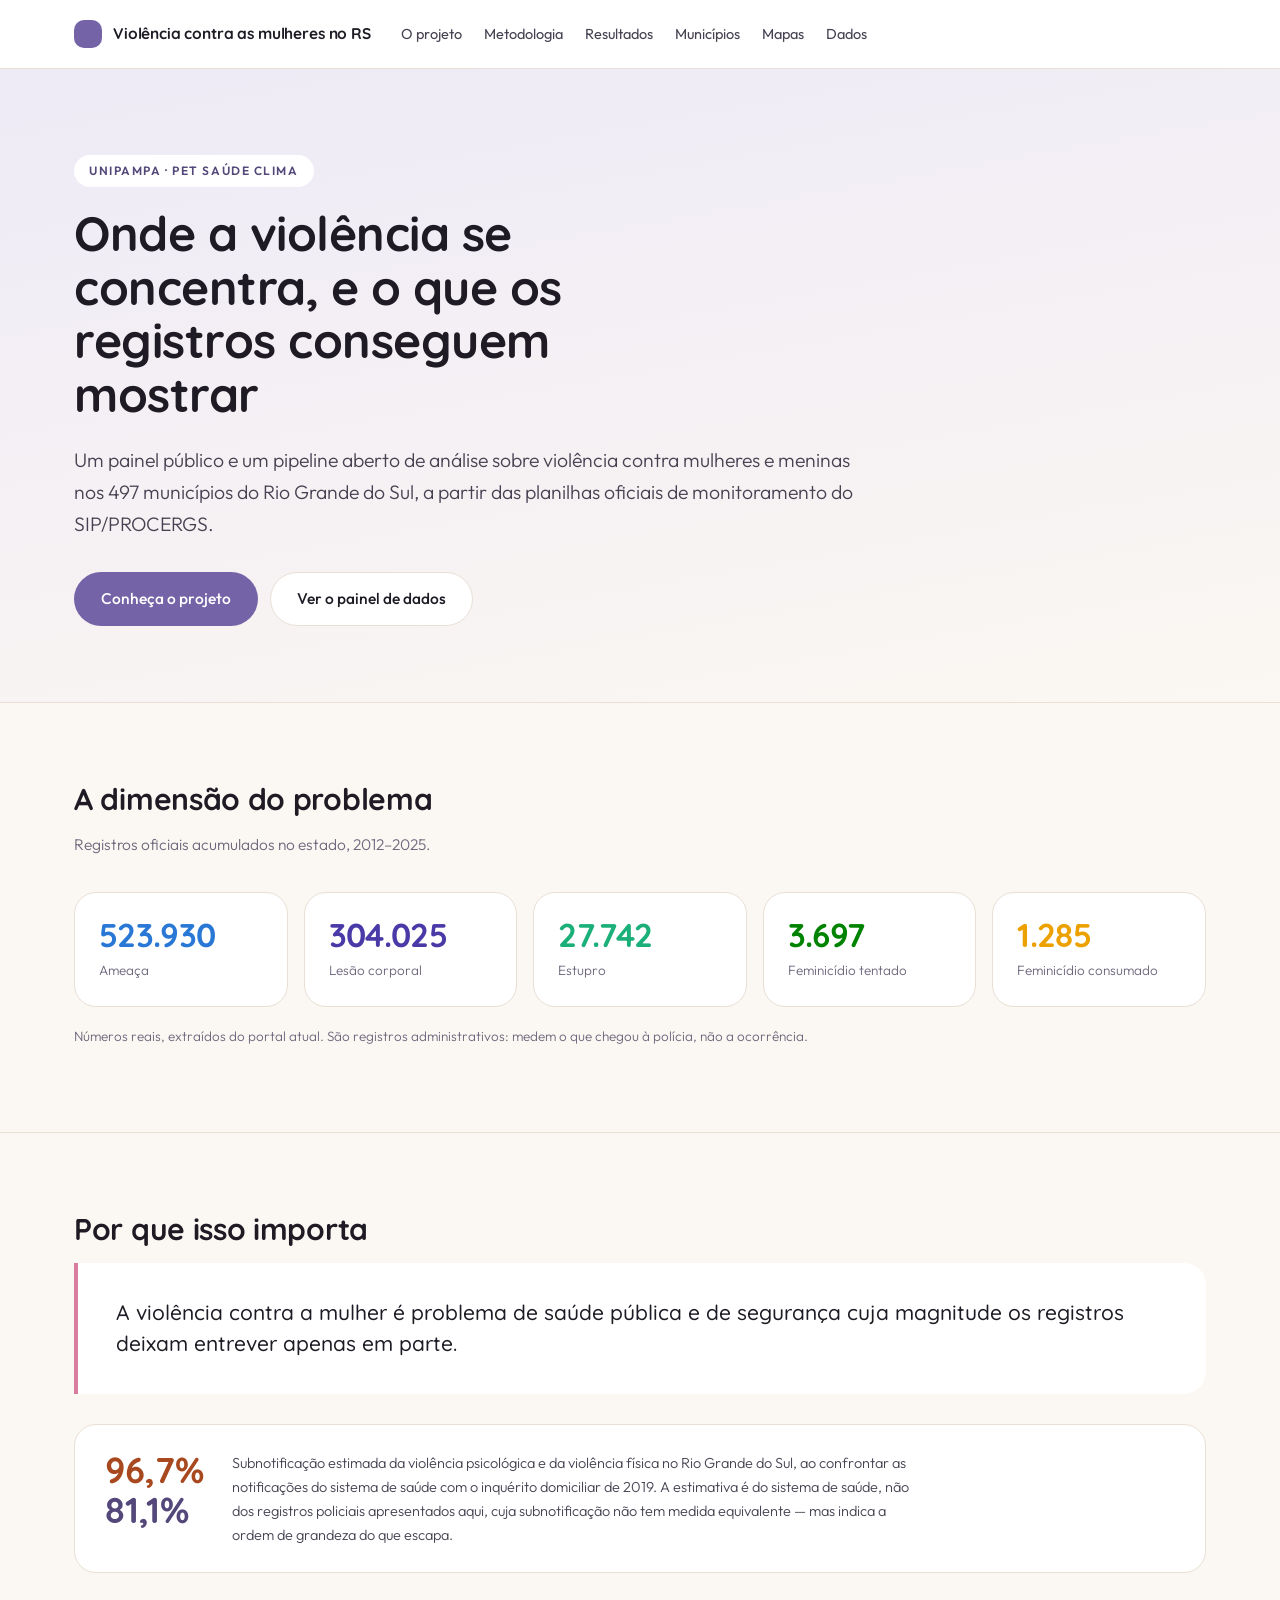
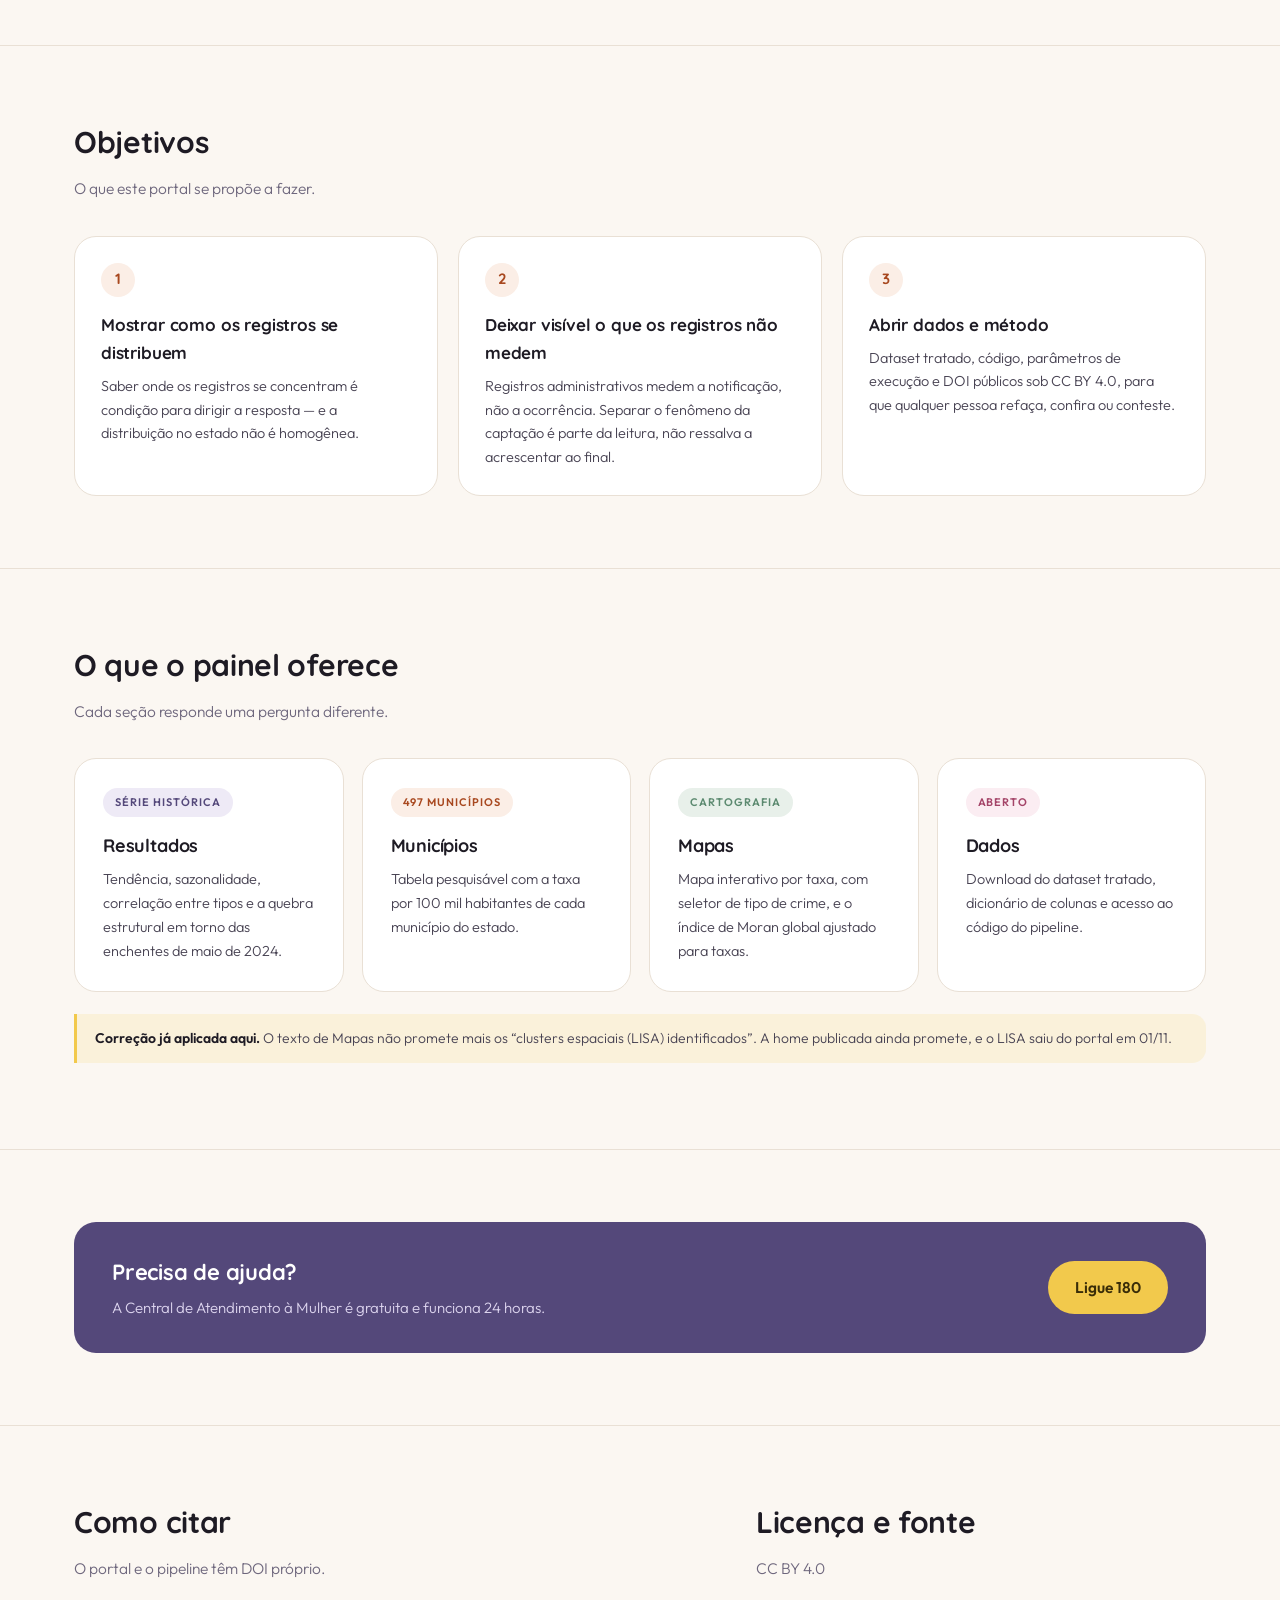
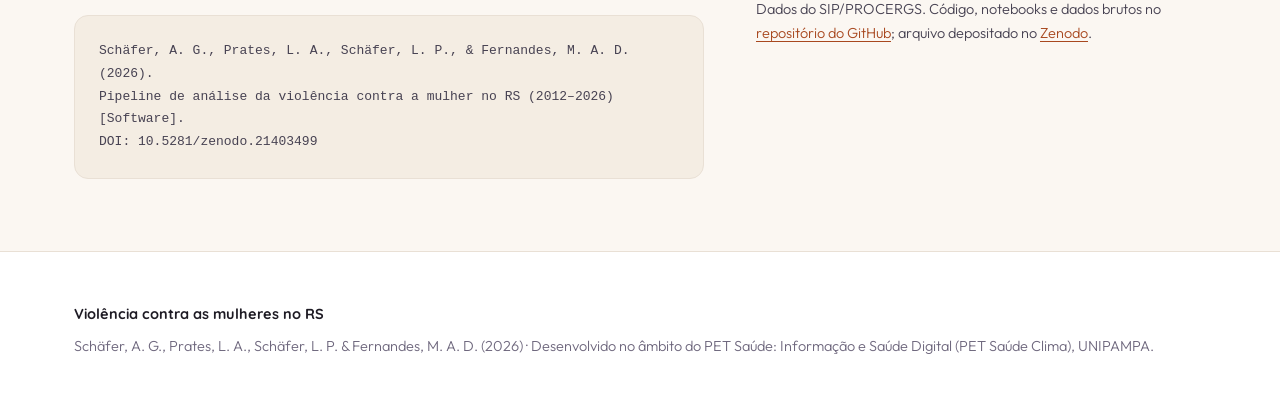
==== docs/v2/index.html @ 8bed782f "Publica nova versão do portal em docs/v2" ====
<!DOCTYPE html>
<html lang="pt-BR">
<head>
<meta charset="utf-8">
<meta name="robots" content="noindex, nofollow">
<meta name="viewport" content="width=device-width, initial-scale=1">
<title>Início — Violência contra as mulheres no RS</title>
<link rel="preconnect" href="https://fonts.googleapis.com">
<link rel="preconnect" href="https://fonts.gstatic.com" crossorigin>
<link href="https://fonts.googleapis.com/css2?family=Quicksand:wght@500;600;700&family=Outfit:wght@300;400;500;600&display=swap" rel="stylesheet">
<link rel="stylesheet" href="assets/site.css">
</head>
<body>
<header class="site">
  <div class="wrap">
    <a class="brand" href="index.html"><span class="dot"></span> Violência contra as mulheres no RS</a>
    <nav class="site">
      <ul>
        <li><a href="projeto.html">O projeto</a></li>
        <li><a href="metodologia.html">Metodologia</a></li>
        <li><a href="resultados.html">Resultados</a></li>
        <li><a href="municipios.html">Municípios</a></li>
        <li><a href="mapas.html">Mapas</a></li>
        <li><a href="dados.html">Dados</a></li>
      </ul>
    </nav>
  </div>
</header>




<div class="hero">
  <div class="wrap">
    <span class="eyebrow">UNIPAMPA · PET Saúde Clima</span>
    <h1>Onde a violência se concentra, e o que os registros conseguem mostrar</h1>
    <p class="lede">Um painel público e um pipeline aberto de análise sobre violência contra mulheres e meninas nos 497 municípios do Rio Grande do Sul, a partir das planilhas oficiais de monitoramento do SIP/PROCERGS.</p>
    <div class="cta-row">
      <a class="btn btn-primary" href="projeto.html">Conheça o projeto</a>
      <a class="btn btn-ghost" href="resultados.html">Ver o painel de dados</a>
    </div>
  </div>
</div>

<section>
  <div class="wrap">
    <h2>A dimensão do problema</h2>
    <p class="sub">Registros oficiais acumulados no estado, 2012–2025.</p>
    <div class="figures">
      <div class="fig is-ameaca"><div class="n">523.930</div><div class="l">Ameaça</div></div>
      <div class="fig is-lesao"><div class="n">304.025</div><div class="l">Lesão corporal</div></div>
      <div class="fig is-estupro"><div class="n">27.742</div><div class="l">Estupro</div></div>
      <div class="fig is-femt"><div class="n">3.697</div><div class="l">Feminicídio tentado</div></div>
      <div class="fig is-femc"><div class="n">1.285</div><div class="l">Feminicídio consumado</div></div>
    </div>
    <p style="font-size:13.5px;color:var(--muted);margin-top:18px">Números reais, extraídos do portal atual. São registros administrativos: medem o que chegou à polícia, não a ocorrência.</p>
  </div>
</section>

<section>
  <div class="wrap">
    <h2>Por que isso importa</h2>
    <blockquote class="pull">
      A violência contra a mulher é problema de saúde pública e de segurança cuja magnitude os registros deixam entrever apenas em parte.
    </blockquote>
    <div class="numero-apoio">
      <div class="na-valor"><span>96,7%</span><span>81,1%</span></div>
      <p>Subnotificação estimada da violência psicológica e da violência física no Rio Grande do Sul, ao confrontar as notificações do sistema de saúde com o inquérito domiciliar de 2019. A estimativa é do sistema de saúde, não dos registros policiais apresentados aqui, cuja subnotificação não tem medida equivalente — mas indica a ordem de grandeza do que escapa.</p>
    </div>
  </div>
</section>

<section>
  <div class="wrap">
    <h2>Objetivos</h2>
    <p class="sub">O que este portal se propõe a fazer.</p>
    <div class="goals">
      <div class="goal"><div class="num">1</div><h3>Mostrar como os registros se distribuem</h3><p>Saber onde os registros se concentram é condição para dirigir a resposta — e a distribuição no estado não é homogênea.</p></div>
      <div class="goal"><div class="num">2</div><h3>Deixar visível o que os registros não medem</h3><p>Registros administrativos medem a notificação, não a ocorrência. Separar o fenômeno da captação é parte da leitura, não ressalva a acrescentar ao final.</p></div>
      <div class="goal"><div class="num">3</div><h3>Abrir dados e método</h3><p>Dataset tratado, código, parâmetros de execução e DOI públicos sob CC BY 4.0, para que qualquer pessoa refaça, confira ou conteste.</p></div>
    </div>
  </div>
</section>

<section>
  <div class="wrap">
    <h2>O que o painel oferece</h2>
    <p class="sub">Cada seção responde uma pergunta diferente.</p>
    <div class="panels">
      <a class="panel" href="resultados.html"><span class="tag t-violet">Série histórica</span><h3>Resultados</h3><p>Tendência, sazonalidade, correlação entre tipos e a quebra estrutural em torno das enchentes de maio de 2024.</p></a>
      <a class="panel" href="municipios.html"><span class="tag t-terra">497 municípios</span><h3>Municípios</h3><p>Tabela pesquisável com a taxa por 100 mil habitantes de cada município do estado.</p></a>
      <a class="panel" href="mapas.html"><span class="tag t-sage">Cartografia</span><h3>Mapas</h3><p>Mapa interativo por taxa, com seletor de tipo de crime, e o índice de Moran global ajustado para taxas.</p></a>
      <a class="panel" href="dados.html"><span class="tag t-rose">Aberto</span><h3>Dados</h3><p>Download do dataset tratado, dicionário de colunas e acesso ao código do pipeline.</p></a>
    </div>
    <p class="todo" style="margin-top:22px"><strong>Correção já aplicada aqui.</strong> O texto de Mapas não promete mais os “clusters espaciais (LISA) identificados”. A home publicada ainda promete, e o LISA saiu do portal em 01/11.</p>
  </div>
</section>

<section>
  <div class="wrap">
    <div class="help">
      <div>
        <h3>Precisa de ajuda?</h3>
        <p>A Central de Atendimento à Mulher é gratuita e funciona 24 horas.</p>
      </div>
      <a class="btn btn-accent" href="#">Ligue 180</a>
    </div>

  </div>
</section>

<section>
  <div class="wrap">
    <div class="two-col">
      <div>
        <h2>Como citar</h2>
        <p class="sub">O portal e o pipeline têm DOI próprio.</p>
        <div class="cite-box">
          Schäfer, A. G., Prates, L. A., Schäfer, L. P., &amp; Fernandes, M. A. D. (2026).<br>
          Pipeline de análise da violência contra a mulher no RS (2012–2026) [Software].<br>
          DOI: 10.5281/zenodo.21403499
        </div>
      </div>
      <div>
        <h2>Licença e fonte</h2>
        <p class="sub" style="margin-bottom:16px">CC BY 4.0</p>
        <p style="font-size:14.5px;color:var(--ink-secondary);margin:0">Dados do SIP/PROCERGS. Código, notebooks e dados brutos no <a href="#">repositório do GitHub</a>; arquivo depositado no <a href="#">Zenodo</a>.</p>
      </div>
    </div>
  </div>
</section>




<footer class="site">
  <div class="wrap">
    <p style="margin:0 0 8px"><strong style="color:var(--ink-primary);font-family:var(--font-display)">Violência contra as mulheres no RS</strong></p>
    <p style="margin:0">Schäfer, A. G., Prates, L. A., Schäfer, L. P. &amp; Fernandes, M. A. D. (2026) · Desenvolvido no âmbito do PET Saúde: Informação e Saúde Digital (PET Saúde Clima), UNIPAMPA.</p>
  </div>
</footer>
</body>
</html>
---- docs/v2/assets/site.css ----
/* ==========================================================================
   TOKENS — substitui o :root de docs/assets/css/site.css
   Família inspirada no LIA (creme, violeta, terracota, apoios quentes),
   deslocada para um registro mais sóbrio: violeta mais profundo, laranja
   puxado para terracota, creme menos amarelo.

   NÃO TOCADO: as cinco --crime-* e --grid (= COR_SEM_DADO #e1e0d9).
   ========================================================================== */
:root {
  --surface:         #fbf7f2;
  --surface-raised:  #ffffff;
  --surface-sunken:  #f4ede3;

  --ink-primary:     #1e1b24;
  --ink-secondary:   #474252;
  --muted:           #6e677d;

  --grid:            #e1e0d9;   /* = COR_SEM_DADO, não alterar */
  --border:          #e9e0d5;

  --brand:           #7563a8;   /* violeta — superfícies e títulos grandes */
  --brand-strong:    #54487a;   /* 7,2:1 — versão para texto */
  --brand-soft:      #eeeaf6;

  --link:            #a8481f;   /* terracota AA, 5,4:1 */
  --link-hover:      #873917;
  --accent:          #d2693f;   /* terracota de preenchimento */
  --accent-soft:     #fbeee6;

  --rose:            #d97d9f;
  --rose-soft:       #fbedf2;
  --sage:            #5c8a70;
  --sage-soft:       #e8f0ea;
  --amber:           #f2c94c;

  --danger:          #b3312c;

  /* CORES DE DADO — INALTERADAS */
  --crime-ameaca:        #2a78d6;
  --crime-estupro:       #1baf7a;
  --crime-fem-consumado: #eda100;
  --crime-fem-tentado:   #008300;
  --crime-lesao:         #4a3aa7;
  --sig-yes:             #0f7a52;

  --font-display: "Quicksand", -apple-system, BlinkMacSystemFont, "Segoe UI", sans-serif;
  --font-sans:    "Outfit", -apple-system, BlinkMacSystemFont, "Segoe UI", Roboto, Helvetica, Arial, sans-serif;
  --font-mono:    ui-monospace, SFMono-Regular, Menlo, Consolas, monospace;

  --radius:      14px;
  --radius-lg:   22px;
  --radius-pill: 999px;
  --max-width:   1180px;
}

@media (prefers-color-scheme: dark) {
  :root {
    --surface:        #1a1820;
    --surface-raised: #241f2e;
    --surface-sunken: #201c28;
    --ink-primary:    #f3f0ec;
    --ink-secondary:  #cdc7d6;
    --muted:          #9b93a9;
    --grid:           #3a3937;
    --border:         #3f3850;

    --brand:          #a08ed4;
    --brand-strong:   #c4b6e8;
    --brand-soft:     #2c2640;

    --link:           #eb9163;
    --link-hover:     #f4ab84;
    --accent:         #d2693f;
    --accent-soft:    #33221a;

    --rose-soft:      #33212a;
    --sage-soft:      #1e2a23;
    --danger:         #e08883;

    --crime-fem-consumado: #bb8a28;
    --crime-lesao:         #8a7ad1;
    --sig-yes:             #1baf7a;
  }
}

/* ========================================================================== */
* { box-sizing: border-box; }
body {
  margin: 0;
  font-family: var(--font-sans);
  font-weight: 300;
  background: var(--surface);
  color: var(--ink-primary);
  line-height: 1.65;
  -webkit-font-smoothing: antialiased;
}
h1, h2, h3, .brand { font-family: var(--font-display); font-weight: 700; letter-spacing: -0.01em; }
.wrap { max-width: var(--max-width); margin: 0 auto; padding: 0 24px; }
a { color: var(--link); text-underline-offset: 3px; }
a:hover { color: var(--link-hover); }

.todo {
  border-left: 3px solid var(--amber);
  background: color-mix(in srgb, var(--amber) 14%, transparent);
  padding: 13px 18px;
  border-radius: 0 var(--radius) var(--radius) 0;
  font-size: 14px;
  color: var(--ink-secondary);
}
.todo strong { color: var(--ink-primary); font-weight: 600; }

/* cabeçalho */
header.site { background: var(--surface-raised); border-bottom: 1px solid var(--border); position: sticky; top: 0; z-index: 10; }
header.site .wrap { display: flex; align-items: center; gap: 30px; height: 68px; }
.brand { display: flex; align-items: center; gap: 11px; font-size: 15.5px; color: var(--ink-primary); text-decoration: none; }
.brand .dot { width: 28px; height: 28px; border-radius: 10px; background: var(--brand); flex: none; }
nav.site ul { display: flex; gap: 22px; list-style: none; margin: 0; padding: 0; font-size: 14.5px; }
nav.site a { color: var(--ink-secondary); text-decoration: none; font-weight: 400; }
nav.site a:hover { color: var(--link); }

/* botões — pílula, como no LIA */
.btn { display: inline-flex; align-items: center; gap: 8px; padding: 13px 26px; border-radius: var(--radius-pill); font-family: var(--font-sans); font-size: 15.5px; font-weight: 500; text-decoration: none; border: 1.5px solid transparent; transition: transform .15s, background .15s, border-color .15s; }
.btn:hover { transform: translateY(-1px); }
.btn-primary { background: var(--brand); color: #fff; }
.btn-primary:hover { background: var(--brand-strong); color: #fff; }
.btn-accent { background: var(--accent); color: #fff; }
.btn-accent:hover { background: var(--link); color: #fff; }
.btn-ghost { border-color: var(--border); background: var(--surface-raised); color: var(--ink-primary); }
.btn-ghost:hover { border-color: var(--brand); color: var(--ink-primary); }

/* hero */
.hero { background: linear-gradient(170deg, var(--brand-soft) 0%, var(--surface) 100%); border-bottom: 1px solid var(--border); padding: 86px 0 76px; }
.hero h1 { font-size: 48px; line-height: 1.12; margin: 0 0 22px; max-width: 17ch; }
.hero .lede { font-size: 19.5px; color: var(--ink-secondary); max-width: 60ch; margin: 0 0 32px; font-weight: 300; }
.eyebrow { display: inline-block; font-family: var(--font-sans); font-size: 12px; letter-spacing: 0.13em; text-transform: uppercase; color: var(--brand-strong); font-weight: 600; background: var(--surface-raised); padding: 6px 15px; border-radius: var(--radius-pill); margin: 0 0 20px; }
.cta-row { display: flex; gap: 12px; flex-wrap: wrap; }

section { padding: 72px 0; border-bottom: 1px solid var(--border); }
section h2 { font-size: 30px; margin: 0 0 8px; }
section .sub { color: var(--muted); margin: 0 0 34px; font-size: 15.5px; }

/* números */
.figures { display: grid; grid-template-columns: repeat(auto-fit, minmax(175px, 1fr)); gap: 16px; }
.fig { background: var(--surface-raised); border: 1px solid var(--border); border-radius: var(--radius-lg); padding: 24px; }
.fig .n { font-family: var(--font-display); font-size: 33px; font-weight: 700; letter-spacing: -0.02em; font-variant-numeric: tabular-nums; line-height: 1.1; }
.fig .l { font-size: 13.5px; color: var(--muted); margin-top: 6px; }
.fig.is-ameaca .n { color: var(--crime-ameaca); }
.fig.is-lesao  .n { color: var(--crime-lesao); }
.fig.is-estupro .n { color: var(--crime-estupro); }
.fig.is-femt   .n { color: var(--crime-fem-tentado); }
.fig.is-femc   .n { color: var(--crime-fem-consumado); }

blockquote.pull { margin: 0; padding: 34px 38px; background: var(--surface-raised); border-left: 4px solid var(--rose); border-radius: 0 var(--radius-lg) var(--radius-lg) 0; font-family: var(--font-display); font-size: 21px; font-weight: 500; line-height: 1.5; }
blockquote.pull cite { display: block; margin-top: 16px; font-family: var(--font-sans); font-size: 14px; font-style: normal; font-weight: 400; color: var(--muted); }

.goals { display: grid; grid-template-columns: repeat(auto-fit, minmax(245px, 1fr)); gap: 20px; }
.goal { padding: 26px; background: var(--surface-raised); border: 1px solid var(--border); border-radius: var(--radius-lg); }
.goal .num { width: 34px; height: 34px; border-radius: var(--radius-pill); background: var(--accent-soft); color: var(--link); font-family: var(--font-display); font-weight: 700; font-size: 15px; display: grid; place-items: center; margin-bottom: 14px; }
.goal h3 { font-size: 17px; margin: 0 0 7px; }
.goal p { font-size: 14.5px; color: var(--ink-secondary); margin: 0; }

.panels { display: grid; grid-template-columns: repeat(auto-fit, minmax(255px, 1fr)); gap: 18px; }
.panel { display: block; padding: 28px; background: var(--surface-raised); border: 1px solid var(--border); border-radius: var(--radius-lg); text-decoration: none; color: inherit; transition: border-color .15s, transform .15s; }
.panel:hover { border-color: var(--brand); transform: translateY(-3px); }
.panel .tag { display: inline-block; font-size: 11px; letter-spacing: .09em; text-transform: uppercase; font-weight: 600; padding: 5px 12px; border-radius: var(--radius-pill); margin-bottom: 14px; }
.t-violet { background: var(--brand-soft); color: var(--brand-strong); }
.t-terra  { background: var(--accent-soft); color: var(--link); }
.t-sage   { background: var(--sage-soft); color: var(--sage); }
.t-rose   { background: var(--rose-soft); color: #a44468; }
.panel h3 { font-size: 18px; margin: 0 0 7px; }
.panel p { font-size: 14.5px; color: var(--ink-secondary); margin: 0; }

/* faixa de ajuda */
.help { background: var(--brand-strong); color: #fff; border-radius: var(--radius-lg); padding: 32px 38px; display: flex; align-items: center; justify-content: space-between; gap: 28px; flex-wrap: wrap; }
.help h3 { color: #fff; font-size: 22px; margin: 0 0 6px; }
.help p { margin: 0; color: #ddd5ef; font-size: 15px; }
.help .btn-accent { background: var(--amber); color: #3a2d08; font-weight: 600; }
.help .btn-accent:hover { background: #fff; color: var(--brand-strong); }

.cite-box { background: var(--surface-sunken); border: 1px solid var(--border); border-radius: var(--radius); padding: 24px; font-family: var(--font-mono); font-size: 13px; line-height: 1.75; color: var(--ink-secondary); }
footer.site { padding: 50px 0; background: var(--surface-raised); font-size: 14.5px; color: var(--muted); }
.two-col { display: grid; grid-template-columns: 1.4fr 1fr; gap: 52px; align-items: start; }
@media (max-width: 760px) { .two-col { grid-template-columns: 1fr; } .hero h1 { font-size: 34px; } nav.site { display: none; } }

/* ==========================================================================
   Páginas internas
   ========================================================================== */
nav.site a.is-current { color: var(--brand-strong); font-weight: 600; }

.pagehead {
  background: linear-gradient(170deg, var(--brand-soft) 0%, var(--surface) 100%);
  border-bottom: 1px solid var(--border);
  padding: 56px 0 46px;
}
.pagehead h1 { font-size: 38px; line-height: 1.15; margin: 0 0 14px; max-width: 20ch; }
.pagehead .lede { font-size: 17.5px; color: var(--ink-secondary); max-width: 68ch; margin: 0; font-weight: 300; }

/* onde entra um componente vivo do portal */
.slot {
  border: 1.5px dashed var(--border);
  border-radius: var(--radius-lg);
  background: var(--surface-raised);
  padding: 40px 32px;
  text-align: center;
}
.slot-label {
  display: inline-block;
  font-family: var(--font-display);
  font-weight: 600;
  font-size: 15px;
  color: var(--brand-strong);
  background: var(--brand-soft);
  padding: 7px 16px;
  border-radius: var(--radius-pill);
  margin-bottom: 12px;
}
.slot p { margin: 0; font-size: 14px; color: var(--muted); max-width: 56ch; margin-inline: auto; }

.reading {
  margin-top: 22px;
  background: var(--surface-sunken);
  border-radius: var(--radius);
  padding: 20px 24px;
}
.reading strong { font-family: var(--font-display); font-size: 13px; letter-spacing: .06em; text-transform: uppercase; color: var(--brand-strong); }
.reading p { margin: 8px 0 0; font-size: 15px; color: var(--ink-secondary); }

.callout {
  border-left: 4px solid var(--sage);
  background: var(--sage-soft);
  border-radius: 0 var(--radius) var(--radius) 0;
  padding: 16px 22px;
  margin: 22px 0;
}
.callout p { margin: 0; font-size: 14.5px; color: var(--ink-secondary); }

.morans { display: grid; grid-template-columns: repeat(auto-fit, minmax(190px, 1fr)); gap: 16px; }
.moran {
  background: var(--surface-raised);
  border: 1px solid var(--border);
  border-radius: var(--radius-lg);
  padding: 22px;
  display: flex; flex-direction: column; gap: 4px;
}
.moran .mn { font-family: var(--font-display); font-size: 29px; font-weight: 700; font-variant-numeric: tabular-nums; line-height: 1.1; }
.moran .ml { font-size: 14px; color: var(--ink-primary); font-weight: 500; }
.moran .mp { font-size: 12.5px; color: var(--muted); font-variant-numeric: tabular-nums; }
.moran .mp.is-sig { color: var(--sig-yes); font-weight: 500; }

code { font-family: var(--font-mono); font-size: 0.9em; background: var(--surface-sunken); padding: 2px 6px; border-radius: 5px; }

/* ==========================================================================
   Consulta municipal
   ========================================================================== */
.consulta { background: var(--surface-raised); border: 1px solid var(--border); border-radius: var(--radius-lg); padding: 28px 30px; }
.consulta-campos { display: flex; align-items: flex-end; gap: 16px; flex-wrap: wrap; }
.campo { display: flex; flex-direction: column; gap: 7px; flex: 1 1 320px; }
.campo label { font-size: 13px; font-weight: 500; color: var(--ink-secondary); }
.campo input, .campo select {
  font-family: var(--font-sans); font-size: 15.5px; font-weight: 400;
  padding: 12px 16px; border: 1.5px solid var(--border); border-radius: var(--radius-pill);
  background: var(--surface); color: var(--ink-primary); width: 100%;
}
.campo input:focus, .campo select:focus { outline: none; border-color: var(--brand); box-shadow: 0 0 0 3px var(--brand-soft); }
.ou { font-size: 13.5px; color: var(--muted); padding-bottom: 14px; }
.consulta .btn { padding: 13px 30px; }
.erro { margin: 14px 0 0; font-size: 14px; color: var(--danger); }
.atalhos { margin-top: 20px; display: flex; align-items: center; gap: 9px; flex-wrap: wrap; font-size: 13.5px; color: var(--muted); }
.chip {
  font-family: var(--font-sans); font-size: 13.5px; font-weight: 400;
  padding: 6px 15px; border-radius: var(--radius-pill);
  border: 1px solid var(--border); background: var(--surface); color: var(--ink-secondary); cursor: pointer;
}
.chip:hover { border-color: var(--brand); color: var(--brand-strong); }

.vazio { margin-top: 28px; padding: 44px 32px; text-align: center; border: 1.5px dashed var(--border); border-radius: var(--radius-lg); }
.vazio p { margin: 0 auto; max-width: 62ch; color: var(--muted); font-size: 15px; }
.vazio p:first-child { color: var(--ink-primary); margin-bottom: 10px; }

.perfil-head { margin-top: 40px; padding-bottom: 20px; border-bottom: 2px solid var(--brand-soft); }
.perfil-head h2 { font-size: 34px; margin: 0 0 6px; }
.perfil-head .sub { margin: 0; }

.mcards { display: grid; grid-template-columns: repeat(auto-fit, minmax(205px, 1fr)); gap: 16px; margin-top: 28px; }
.mcard { background: var(--surface-raised); border: 1px solid var(--border); border-radius: var(--radius-lg); padding: 20px; display: flex; flex-direction: column; gap: 3px; }
.mcard-tipo { font-size: 13px; font-weight: 600; letter-spacing: .02em; }
.mcard-taxa { font-family: var(--font-display); font-size: 30px; font-weight: 700; font-variant-numeric: tabular-nums; line-height: 1.15; }
.mcard-un { font-size: 12.5px; color: var(--muted); }
.mcard-cmp { font-size: 12.5px; color: var(--muted); margin-top: 8px; padding-top: 8px; border-top: 1px solid var(--border); }
.mcard-cmp .up { color: var(--link); font-weight: 500; }
.mcard-cmp .down { color: var(--sage); font-weight: 500; }

h3.sec { font-family: var(--font-display); font-size: 21px; margin: 42px 0 4px; }
.grafico-wrap { background: var(--surface-raised); border: 1px solid var(--border); border-radius: var(--radius-lg); padding: 22px; height: 400px; }

@media (max-width: 700px) {
  .consulta-campos { flex-direction: column; align-items: stretch; }
  .ou { padding: 0; text-align: center; }
  .consulta .btn { justify-content: center; }
  .grafico-wrap { height: 320px; }
}

/* ==========================================================================
   Mapas
   ========================================================================== */
.controles { display: flex; gap: 34px; flex-wrap: wrap; margin-bottom: 22px; }
.ctrl-grupo { display: flex; flex-direction: column; gap: 9px; }
.ctrl-rot { font-size: 12px; letter-spacing: .1em; text-transform: uppercase; font-weight: 600; color: var(--muted); }
.chips { display: flex; gap: 8px; flex-wrap: wrap; }
.chip.is-on { background: var(--brand); border-color: var(--brand); color: #fff; }
.chip.is-on:hover { background: var(--brand-strong); border-color: var(--brand-strong); color: #fff; }

.mapa-grid { display: grid; grid-template-columns: 1fr 330px; gap: 24px; align-items: start; }
#mapa { height: 560px; border-radius: var(--radius-lg); border: 1px solid var(--border); background: var(--surface-raised); }
.leaflet-container { border-radius: var(--radius-lg); font-family: var(--font-sans); background: var(--surface-raised); }
.leaflet-control-attribution { background: rgba(255,255,255,.72); font-size: 11px; }
.leaflet-tooltip { font-family: var(--font-sans); font-size: 13px; border-radius: 8px; border: 1px solid var(--border); }

.legenda { margin-top: 14px; }
.ramp-row { display: flex; align-items: center; gap: 0; }
.ramp-step { flex: 1; height: 13px; }
.ramp-step:first-of-type { border-radius: 4px 0 0 4px; }
.ramp-step:last-of-type { border-radius: 0 4px 4px 0; }
.ramp-min, .ramp-max { font-size: 12px; color: var(--muted); font-variant-numeric: tabular-nums; padding: 0 9px; }
.ramp-leg { margin-top: 9px; font-size: 12.5px; color: var(--muted); }
.sw { display: inline-block; width: 12px; height: 12px; border-radius: 3px; vertical-align: -2px; margin: 0 3px 0 6px; border: 1px solid var(--border); }

.painel-lateral { background: var(--surface-raised); border: 1px solid var(--border); border-radius: var(--radius-lg); padding: 24px; position: sticky; top: 90px; }
.painel-vazio p { margin: 0; font-size: 14.5px; color: var(--muted); }
.painel-vazio p:first-child { color: var(--ink-primary); margin-bottom: 8px; }
.painel-lateral h3 { font-size: 21px; margin: 0 0 5px; }
.painel-pop { font-size: 13px; color: var(--muted); margin: 0 0 18px; }
.painel-pop .flag { display: inline-block; background: var(--accent-soft); color: var(--link); padding: 2px 9px; border-radius: var(--radius-pill); font-size: 11.5px; font-weight: 500; margin-top: 5px; }
.painel-tab { width: 100%; border-collapse: collapse; font-size: 13.5px; }
.painel-tab th { text-align: left; font-weight: 600; font-size: 11.5px; letter-spacing: .06em; text-transform: uppercase; color: var(--muted); padding: 0 0 8px; border-bottom: 1px solid var(--border); }
.painel-tab td { padding: 9px 0; border-bottom: 1px solid var(--border); color: var(--ink-secondary); }
.painel-tab .num { text-align: right; font-variant-numeric: tabular-nums; }
.painel-tab tr.is-ativo td { color: var(--ink-primary); font-weight: 500; }
.painel-lateral .btn { margin-top: 20px; width: 100%; justify-content: center; padding: 11px 18px; font-size: 14.5px; }

@media (max-width: 920px) {
  .mapa-grid { grid-template-columns: 1fr; }
  .painel-lateral { position: static; }
  #mapa { height: 420px; }
}

/* comparação municipal — rótulos */
.nota-comparacao { margin: 26px 0 0; font-size: 13.5px; color: var(--muted); max-width: 78ch; line-height: 1.6; }
.nota-comparacao strong { color: var(--ink-secondary); font-weight: 500; }
.mcard-cmp { display: flex; flex-direction: column; gap: 3px; }
.cmp-pos { color: var(--muted); }
.cmp-med { font-weight: 500; }
.cmp-med.up { color: var(--link); }
.cmp-med.down { color: var(--sage); }
.cmp-na { color: var(--muted); font-style: italic; }

/* ==========================================================================
   Resultados — sumário e seções de teste
   ========================================================================== */
.sumario-sec { background: var(--surface-sunken); }
.sumario { display: grid; grid-template-columns: repeat(auto-fit, minmax(230px, 1fr)); gap: 18px; }
.sum-card { display: block; background: var(--surface-raised); border: 1px solid var(--border); border-radius: var(--radius-lg); padding: 24px; text-decoration: none; color: inherit; transition: border-color .15s, transform .15s; }
.sum-card:hover { border-color: var(--brand); transform: translateY(-3px); color: inherit; }
.sum-num { display: grid; place-items: center; width: 32px; height: 32px; border-radius: var(--radius-pill); background: var(--brand-soft); color: var(--brand-strong); font-family: var(--font-display); font-weight: 700; font-size: 15px; margin-bottom: 14px; }
.sum-card h3 { font-size: 17px; margin: 0 0 6px; }
.sum-card p { font-size: 14px; color: var(--ink-secondary); margin: 0 0 14px; }
.sum-achado { display: inline-block; font-size: 12.5px; font-weight: 500; color: var(--link); background: var(--accent-soft); padding: 5px 13px; border-radius: var(--radius-pill); }

section[id] { scroll-margin-top: 84px; }
.sec-num { display: inline-grid; place-items: center; width: 30px; height: 30px; border-radius: var(--radius-pill); background: var(--brand); color: #fff; font-family: var(--font-display); font-weight: 700; font-size: 14px; margin-bottom: 12px; }

details.teste { margin-top: 20px; border: 1px solid var(--border); border-radius: var(--radius); background: var(--surface-raised); }
details.teste summary { cursor: pointer; padding: 14px 20px; font-size: 14px; font-weight: 500; color: var(--link); list-style: none; }
details.teste summary::-webkit-details-marker { display: none; }
details.teste summary::before { content: "▸ "; display: inline-block; transition: transform .15s; }
details.teste[open] summary::before { content: "▾ "; }
details.teste > div { padding: 0 20px 18px; overflow-x: auto; }

.teste-tab { width: 100%; border-collapse: collapse; font-size: 13.5px; }
.teste-tab th { text-align: left; font-weight: 600; font-size: 11.5px; letter-spacing: .06em; text-transform: uppercase; color: var(--muted); padding: 0 12px 9px 0; border-bottom: 1px solid var(--border); white-space: nowrap; }
.teste-tab td { padding: 10px 12px 10px 0; border-bottom: 1px solid var(--border); color: var(--ink-secondary); }
.teste-tab .num { text-align: right; font-variant-numeric: tabular-nums; white-space: nowrap; }
.selo { display: inline-block; font-size: 10.5px; font-weight: 600; letter-spacing: .04em; text-transform: uppercase; padding: 2px 8px; border-radius: var(--radius-pill); margin-left: 7px; vertical-align: 1px; }
.selo.sim { background: var(--sage-soft); color: var(--sage); }
.selo.nao { background: var(--surface-sunken); color: var(--muted); }

/* ==========================================================================
   Dados
   ========================================================================== */
.dl-grid { display: grid; grid-template-columns: repeat(auto-fit, minmax(270px, 1fr)); gap: 20px; }
.dl-card { background: var(--surface-raised); border: 1px solid var(--border); border-radius: var(--radius-lg); padding: 26px; display: flex; flex-direction: column; }
.dl-card h3 { font-size: 18px; margin: 0 0 8px; }
.dl-card p { font-size: 14.5px; color: var(--ink-secondary); margin: 0 0 10px; }
.dl-meta { font-size: 13px !important; color: var(--muted) !important; margin-bottom: 20px !important; }
.dl-card .btn { margin-top: auto; align-self: flex-start; cursor: pointer; }
.teste-tab.dic { margin-top: 10px; }
.teste-tab.dic td { padding: 11px 16px 11px 0; }
.teste-tab.dic td:first-child { width: 230px; }

/* número de apoio sob a citação de abertura */
.numero-apoio { display: grid; grid-template-columns: auto 1fr; gap: 28px; align-items: start; margin-top: 30px; padding: 26px 30px; background: var(--surface-raised); border: 1px solid var(--border); border-radius: var(--radius-lg); }
.na-valor { display: flex; flex-direction: column; gap: 2px; }
.na-valor span { font-family: var(--font-display); font-size: 36px; font-weight: 700; line-height: 1.05; color: var(--link); font-variant-numeric: tabular-nums; }
.na-valor span:last-child { color: var(--brand-strong); }
.numero-apoio p { margin: 0; font-size: 14.5px; color: var(--ink-secondary); max-width: 68ch; }
@media (max-width: 680px) { .numero-apoio { grid-template-columns: 1fr; gap: 14px; } .na-valor { flex-direction: row; gap: 18px; } }
.leitura-tipo { margin-top: 10px !important; padding-top: 10px; border-top: 1px solid var(--border); color: var(--ink-primary) !important; font-weight: 400; }
.nota-seletor { font-size: 13px; color: var(--muted); margin: 0 0 18px; max-width: 76ch; }
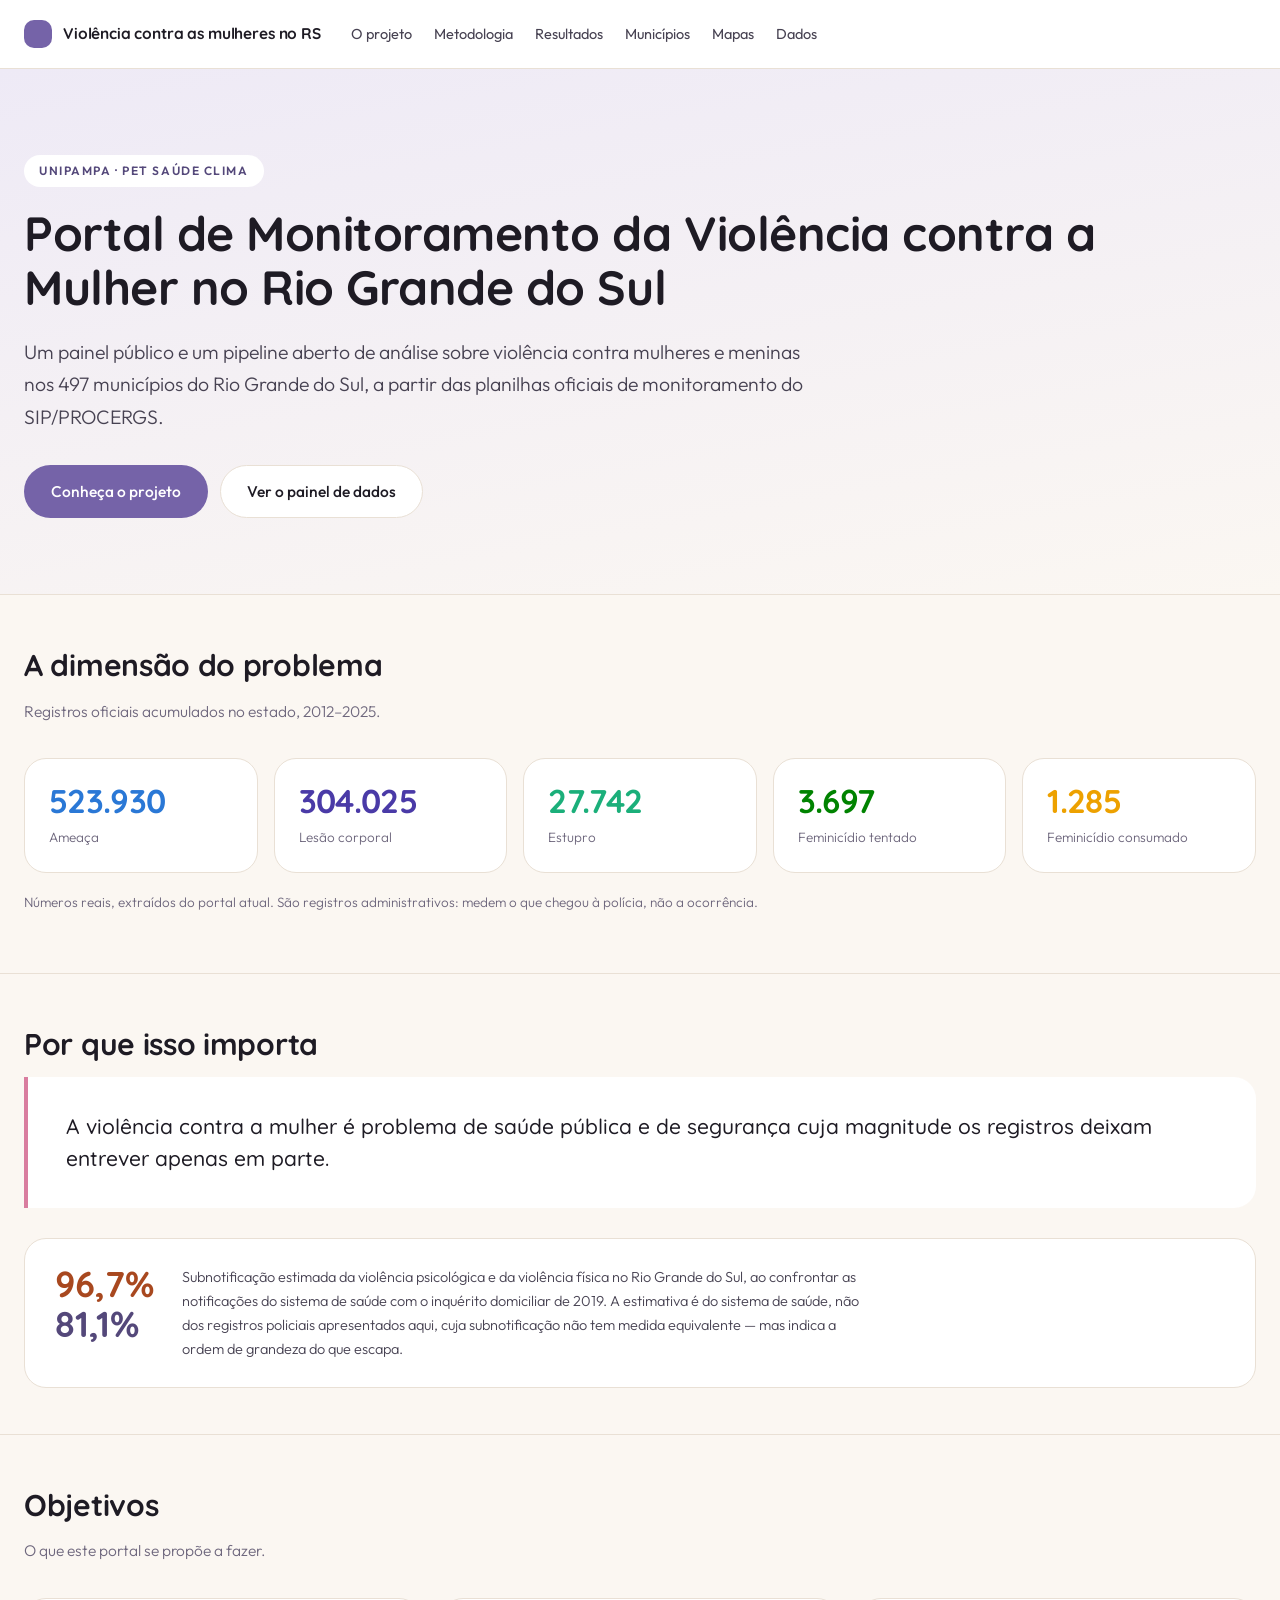
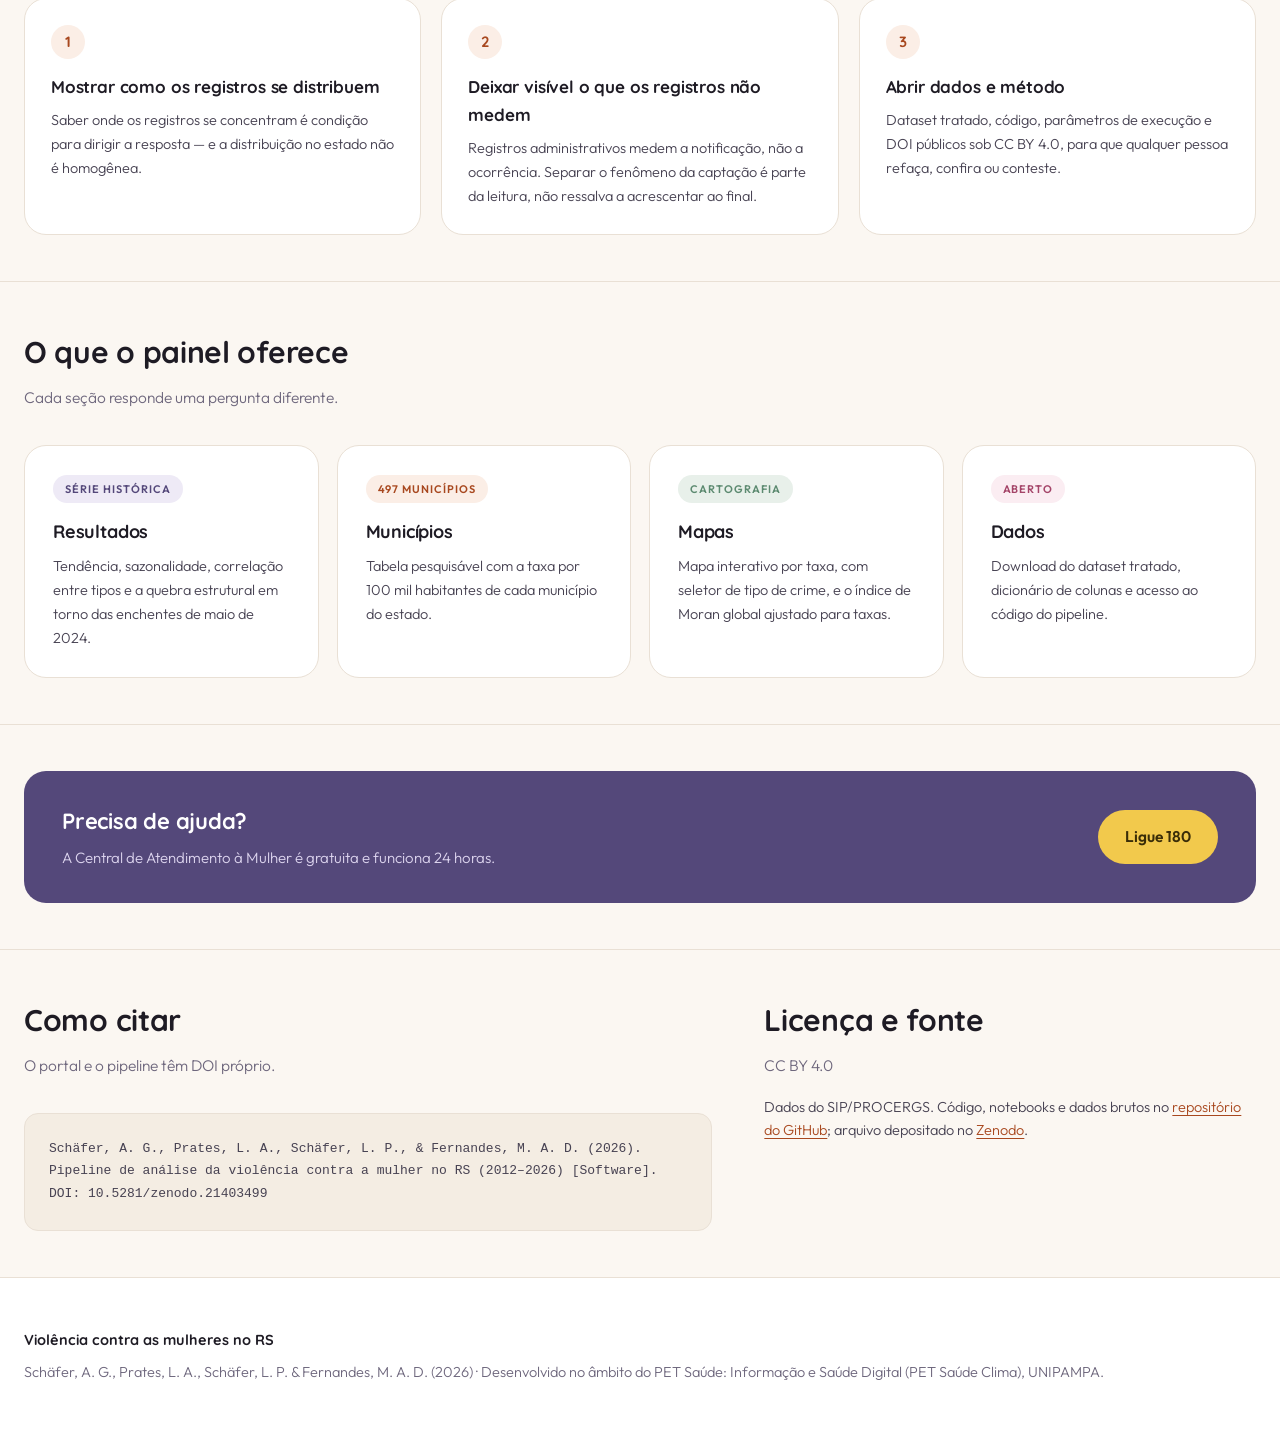
==== commit 8a0efcc5: "Ajusta título, espaçamentos e larguras da v2" ====
--- a/docs/v2/index.html
+++ b/docs/v2/index.html
@@ -5,9 +5,6 @@
 <meta name="robots" content="noindex, nofollow">
 <meta name="viewport" content="width=device-width, initial-scale=1">
 <title>Início — Violência contra as mulheres no RS</title>
-<link rel="preconnect" href="https://fonts.googleapis.com">
-<link rel="preconnect" href="https://fonts.gstatic.com" crossorigin>
-<link href="https://fonts.googleapis.com/css2?family=Quicksand:wght@500;600;700&family=Outfit:wght@300;400;500;600&display=swap" rel="stylesheet">
 <link rel="stylesheet" href="assets/site.css">
 </head>
 <body>
@@ -33,7 +30,7 @@
 <div class="hero">
   <div class="wrap">
     <span class="eyebrow">UNIPAMPA · PET Saúde Clima</span>
-    <h1>Onde a violência se concentra, e o que os registros conseguem mostrar</h1>
+    <h1>Portal de Monitoramento da Violência contra a Mulher no Rio Grande do Sul</h1>
     <p class="lede">Um painel público e um pipeline aberto de análise sobre violência contra mulheres e meninas nos 497 municípios do Rio Grande do Sul, a partir das planilhas oficiais de monitoramento do SIP/PROCERGS.</p>
     <div class="cta-row">
       <a class="btn btn-primary" href="projeto.html">Conheça o projeto</a>
@@ -92,7 +89,6 @@
       <a class="panel" href="mapas.html"><span class="tag t-sage">Cartografia</span><h3>Mapas</h3><p>Mapa interativo por taxa, com seletor de tipo de crime, e o índice de Moran global ajustado para taxas.</p></a>
       <a class="panel" href="dados.html"><span class="tag t-rose">Aberto</span><h3>Dados</h3><p>Download do dataset tratado, dicionário de colunas e acesso ao código do pipeline.</p></a>
     </div>
-    <p class="todo" style="margin-top:22px"><strong>Correção já aplicada aqui.</strong> O texto de Mapas não promete mais os “clusters espaciais (LISA) identificados”. A home publicada ainda promete, e o LISA saiu do portal em 01/11.</p>
   </div>
 </section>
 
--- a/docs/v2/assets/site.css
+++ b/docs/v2/assets/site.css
@@ -1,3 +1,45 @@
+/* ==========================================================================
+   FONTES — hospedadas localmente em assets/fonts/, sem serviço externo.
+   Quicksand v37 e Outfit v15, baixadas em 2026-11-15. São fontes
+   variáveis: um mesmo arquivo cobre todos os pesos usados (Quicksand
+   500/600/700, Outfit 300/400/500/600), por isso há um arquivo por família
+   e subconjunto, com font-weight em intervalo. Subconjuntos latin e
+   latin-ext; o vietnamese foi omitido.
+   Licença: SIL Open Font License 1.1.
+   ========================================================================== */
+@font-face {
+  font-family: "Quicksand";
+  font-style: normal;
+  font-weight: 500 700;
+  font-display: swap;
+  src: url("fonts/quicksand-latin-ext.woff2") format("woff2");
+  unicode-range: U+0100-02BA, U+02BD-02C5, U+02C7-02CC, U+02CE-02D7, U+02DD-02FF, U+0304, U+0308, U+0329, U+1D00-1DBF, U+1E00-1E9F, U+1EF2-1EFF, U+2020, U+20A0-20AB, U+20AD-20C4, U+2113, U+2C60-2C7F, U+A720-A7FF;
+}
+@font-face {
+  font-family: "Quicksand";
+  font-style: normal;
+  font-weight: 500 700;
+  font-display: swap;
+  src: url("fonts/quicksand-latin.woff2") format("woff2");
+  unicode-range: U+0000-00FF, U+0131, U+0152-0153, U+02BB-02BC, U+02C6, U+02DA, U+02DC, U+0304, U+0308, U+0329, U+2000-206F, U+20AC, U+2122, U+2191, U+2193, U+2212, U+2215, U+FEFF, U+FFFD;
+}
+@font-face {
+  font-family: "Outfit";
+  font-style: normal;
+  font-weight: 300 600;
+  font-display: swap;
+  src: url("fonts/outfit-latin-ext.woff2") format("woff2");
+  unicode-range: U+0100-02BA, U+02BD-02C5, U+02C7-02CC, U+02CE-02D7, U+02DD-02FF, U+0304, U+0308, U+0329, U+1D00-1DBF, U+1E00-1E9F, U+1EF2-1EFF, U+2020, U+20A0-20AB, U+20AD-20C4, U+2113, U+2C60-2C7F, U+A720-A7FF;
+}
+@font-face {
+  font-family: "Outfit";
+  font-style: normal;
+  font-weight: 300 600;
+  font-display: swap;
+  src: url("fonts/outfit-latin.woff2") format("woff2");
+  unicode-range: U+0000-00FF, U+0131, U+0152-0153, U+02BB-02BC, U+02C6, U+02DA, U+02DC, U+0304, U+0308, U+0329, U+2000-206F, U+20AC, U+2122, U+2191, U+2193, U+2212, U+2215, U+FEFF, U+FFFD;
+}
+
 
 /* ==========================================================================
    TOKENS — substitui o :root de docs/assets/css/site.css
@@ -51,7 +93,7 @@
   --radius:      14px;
   --radius-lg:   22px;
   --radius-pill: 999px;
-  --max-width:   1180px;
+  --max-width:   1340px;
 }
 
 @media (prefers-color-scheme: dark) {
@@ -97,6 +139,7 @@
 }
 h1, h2, h3, .brand { font-family: var(--font-display); font-weight: 700; letter-spacing: -0.01em; }
 .wrap { max-width: var(--max-width); margin: 0 auto; padding: 0 24px; }
+.wrap-largo { max-width: 1560px; }
 a { color: var(--link); text-underline-offset: 3px; }
 a:hover { color: var(--link-hover); }
 
@@ -131,12 +174,12 @@
 
 /* hero */
 .hero { background: linear-gradient(170deg, var(--brand-soft) 0%, var(--surface) 100%); border-bottom: 1px solid var(--border); padding: 86px 0 76px; }
-.hero h1 { font-size: 48px; line-height: 1.12; margin: 0 0 22px; max-width: 17ch; }
+.hero h1 { font-size: 48px; line-height: 1.12; margin: 0 0 22px; max-width: none; }
 .hero .lede { font-size: 19.5px; color: var(--ink-secondary); max-width: 60ch; margin: 0 0 32px; font-weight: 300; }
 .eyebrow { display: inline-block; font-family: var(--font-sans); font-size: 12px; letter-spacing: 0.13em; text-transform: uppercase; color: var(--brand-strong); font-weight: 600; background: var(--surface-raised); padding: 6px 15px; border-radius: var(--radius-pill); margin: 0 0 20px; }
 .cta-row { display: flex; gap: 12px; flex-wrap: wrap; }
 
-section { padding: 72px 0; border-bottom: 1px solid var(--border); }
+section { padding: 46px 0; border-bottom: 1px solid var(--border); }
 section h2 { font-size: 30px; margin: 0 0 8px; }
 section .sub { color: var(--muted); margin: 0 0 34px; font-size: 15.5px; }
 
@@ -191,10 +234,10 @@
 .pagehead {
   background: linear-gradient(170deg, var(--brand-soft) 0%, var(--surface) 100%);
   border-bottom: 1px solid var(--border);
-  padding: 56px 0 46px;
+  padding: 42px 0 32px;
 }
 .pagehead h1 { font-size: 38px; line-height: 1.15; margin: 0 0 14px; max-width: 20ch; }
-.pagehead .lede { font-size: 17.5px; color: var(--ink-secondary); max-width: 68ch; margin: 0; font-weight: 300; }
+.pagehead .lede { font-size: 17px; color: var(--ink-secondary); max-width: 68ch; margin: 0; font-weight: 300; }
 
 /* onde entra um componente vivo do portal */
 .slot {
@@ -311,8 +354,8 @@
 .chip.is-on { background: var(--brand); border-color: var(--brand); color: #fff; }
 .chip.is-on:hover { background: var(--brand-strong); border-color: var(--brand-strong); color: #fff; }
 
-.mapa-grid { display: grid; grid-template-columns: 1fr 330px; gap: 24px; align-items: start; }
-#mapa { height: 560px; border-radius: var(--radius-lg); border: 1px solid var(--border); background: var(--surface-raised); }
+.mapa-grid { display: grid; grid-template-columns: 1fr 320px; gap: 24px; align-items: start; }
+#mapa { height: 720px; border-radius: var(--radius-lg); border: 1px solid var(--border); background: var(--surface-raised); }
 .leaflet-container { border-radius: var(--radius-lg); font-family: var(--font-sans); background: var(--surface-raised); }
 .leaflet-control-attribution { background: rgba(255,255,255,.72); font-size: 11px; }
 .leaflet-tooltip { font-family: var(--font-sans); font-size: 13px; border-radius: 8px; border: 1px solid var(--border); }
@@ -342,7 +385,7 @@
 @media (max-width: 920px) {
   .mapa-grid { grid-template-columns: 1fr; }
   .painel-lateral { position: static; }
-  #mapa { height: 420px; }
+  #mapa { height: 520px; }
 }
 
 /* comparação municipal — rótulos */
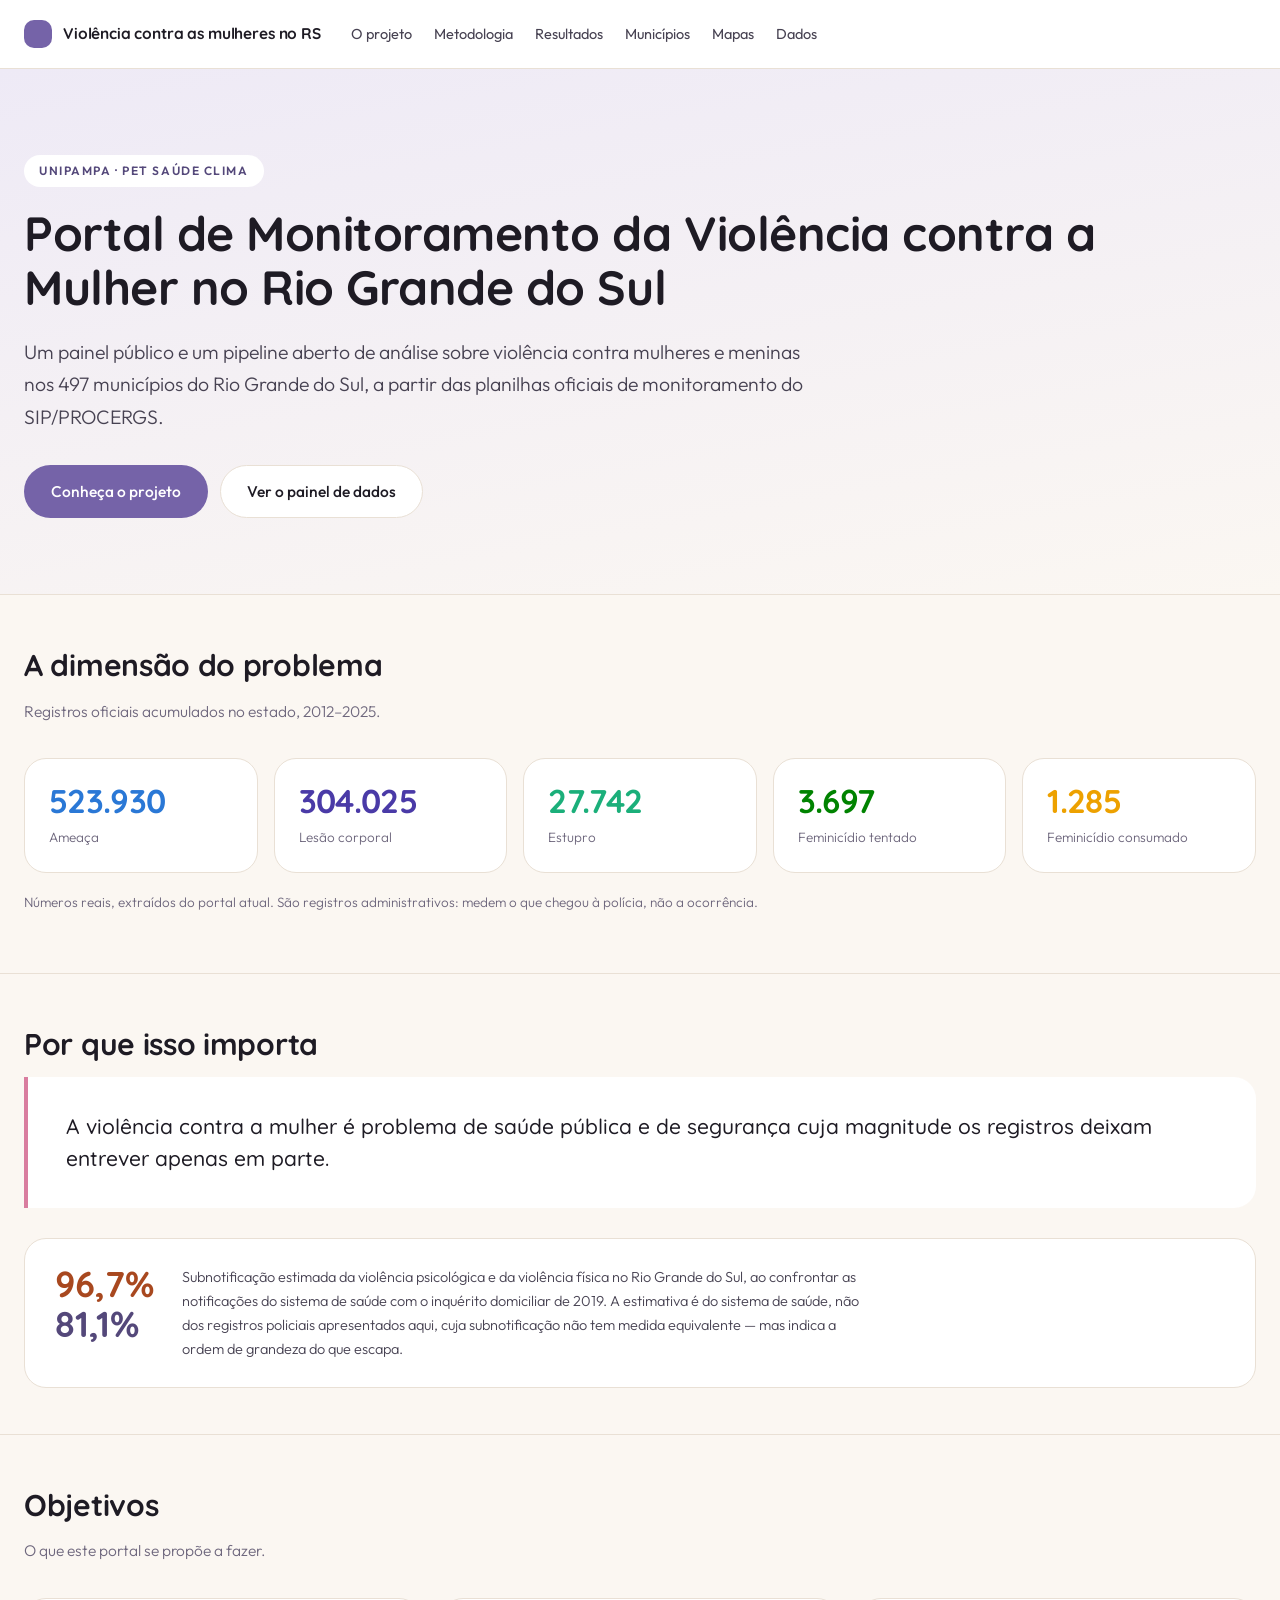
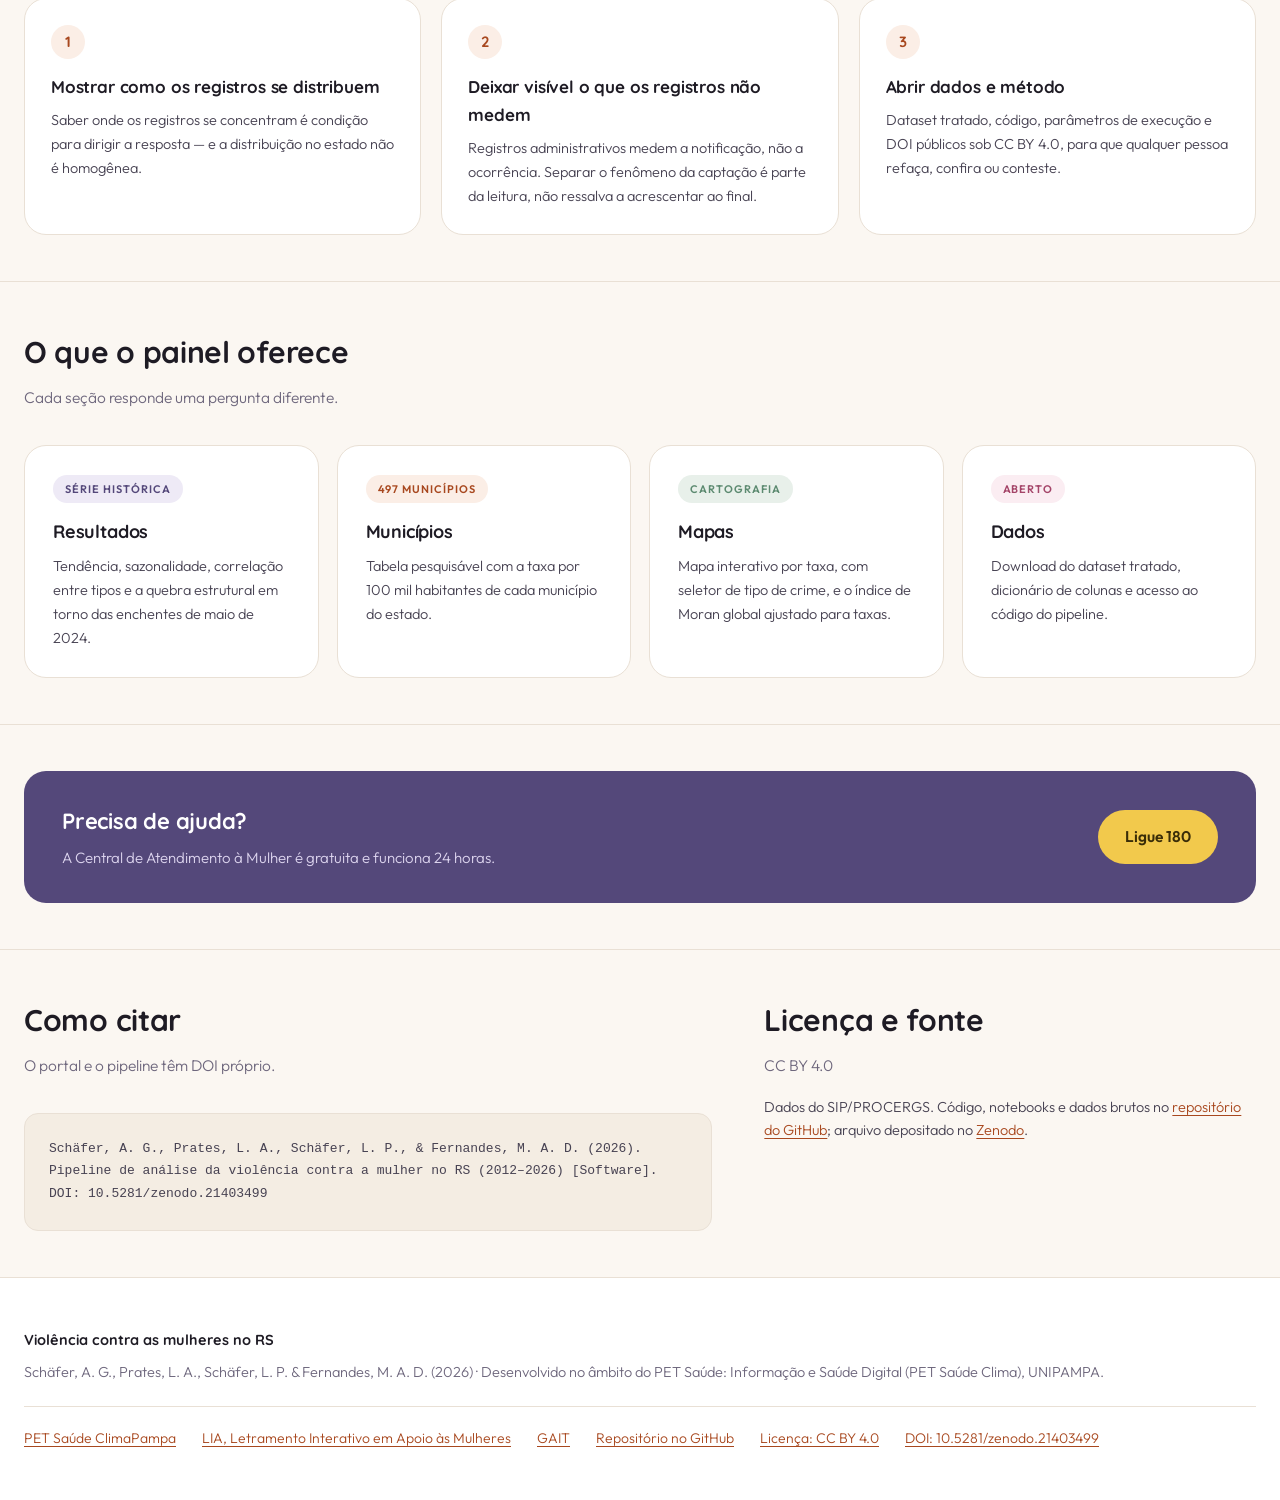
==== commit 685826ad: "Acrescenta links institucionais ao rodapé da v2" ====
--- a/docs/v2/index.html
+++ b/docs/v2/index.html
@@ -133,6 +133,16 @@
   <div class="wrap">
     <p style="margin:0 0 8px"><strong style="color:var(--ink-primary);font-family:var(--font-display)">Violência contra as mulheres no RS</strong></p>
     <p style="margin:0">Schäfer, A. G., Prates, L. A., Schäfer, L. P. &amp; Fernandes, M. A. D. (2026) · Desenvolvido no âmbito do PET Saúde: Informação e Saúde Digital (PET Saúde Clima), UNIPAMPA.</p>
+    <nav class="footer-links" aria-label="Links institucionais">
+      <ul>
+        <li><a href="https://pet-saude-climapampa.github.io/" target="_blank" rel="noopener">PET Saúde ClimaPampa</a></li>
+        <li><a href="https://liaeduca.base44.app/" target="_blank" rel="noopener">LIA, Letramento Interativo em Apoio às Mulheres</a></li>
+        <li><a href="https://alexandrogschafer.github.io/site-gait/" target="_blank" rel="noopener">GAIT</a></li>
+        <li><a href="https://github.com/Alexandrogschafer/violencia-mulheres-rs" target="_blank" rel="noopener">Repositório no GitHub</a></li>
+        <li><a href="https://github.com/Alexandrogschafer/violencia-mulheres-rs/blob/master/LICENSE" target="_blank" rel="noopener">Licença: CC BY 4.0</a></li>
+        <li><a href="https://doi.org/10.5281/zenodo.21403499" target="_blank" rel="noopener">DOI: 10.5281/zenodo.21403499</a></li>
+      </ul>
+    </nav>
   </div>
 </footer>
 </body>
--- a/docs/v2/assets/site.css
+++ b/docs/v2/assets/site.css
@@ -223,6 +223,8 @@
 
 .cite-box { background: var(--surface-sunken); border: 1px solid var(--border); border-radius: var(--radius); padding: 24px; font-family: var(--font-mono); font-size: 13px; line-height: 1.75; color: var(--ink-secondary); }
 footer.site { padding: 50px 0; background: var(--surface-raised); font-size: 14.5px; color: var(--muted); }
+.footer-links { margin-top: 22px; padding-top: 20px; border-top: 1px solid var(--border); }
+.footer-links ul { list-style: none; margin: 0; padding: 0; display: flex; flex-wrap: wrap; gap: 8px 26px; font-size: 14px; }
 .two-col { display: grid; grid-template-columns: 1.4fr 1fr; gap: 52px; align-items: start; }
 @media (max-width: 760px) { .two-col { grid-template-columns: 1fr; } .hero h1 { font-size: 34px; } nav.site { display: none; } }
 
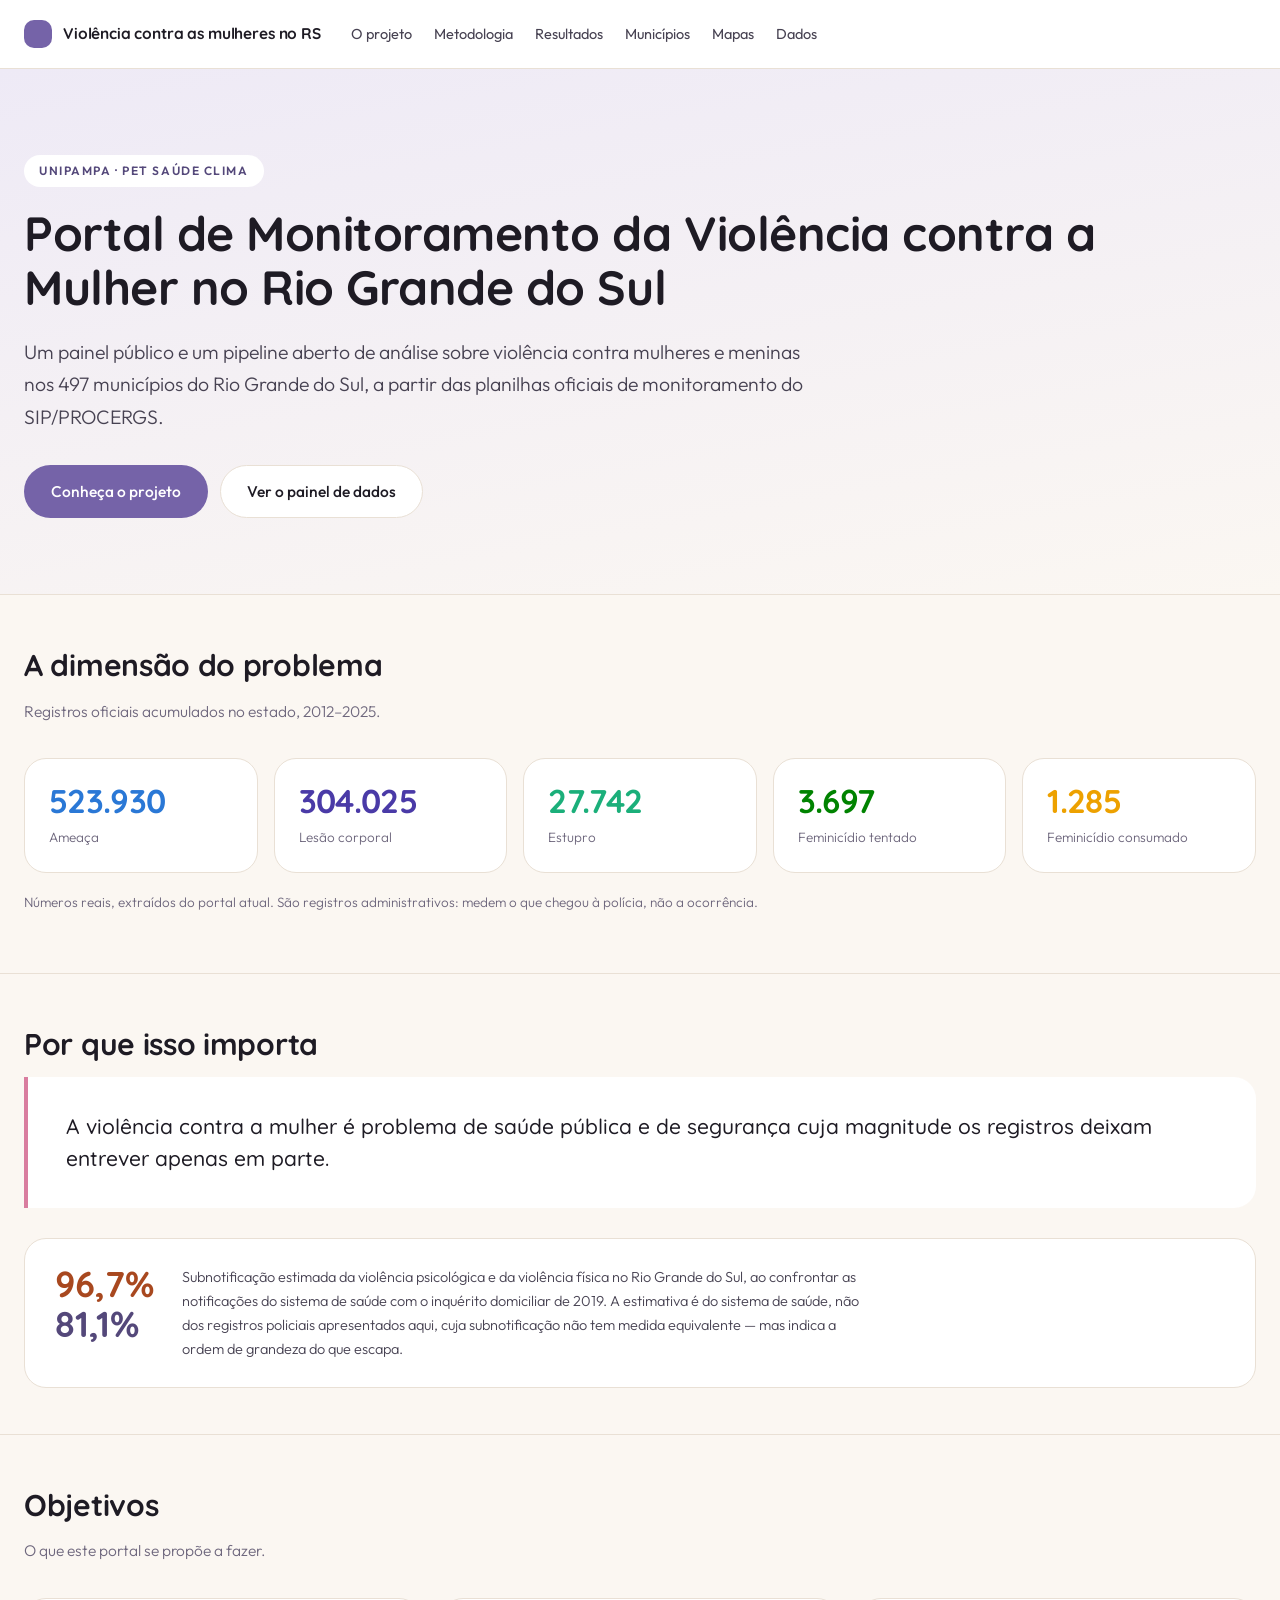
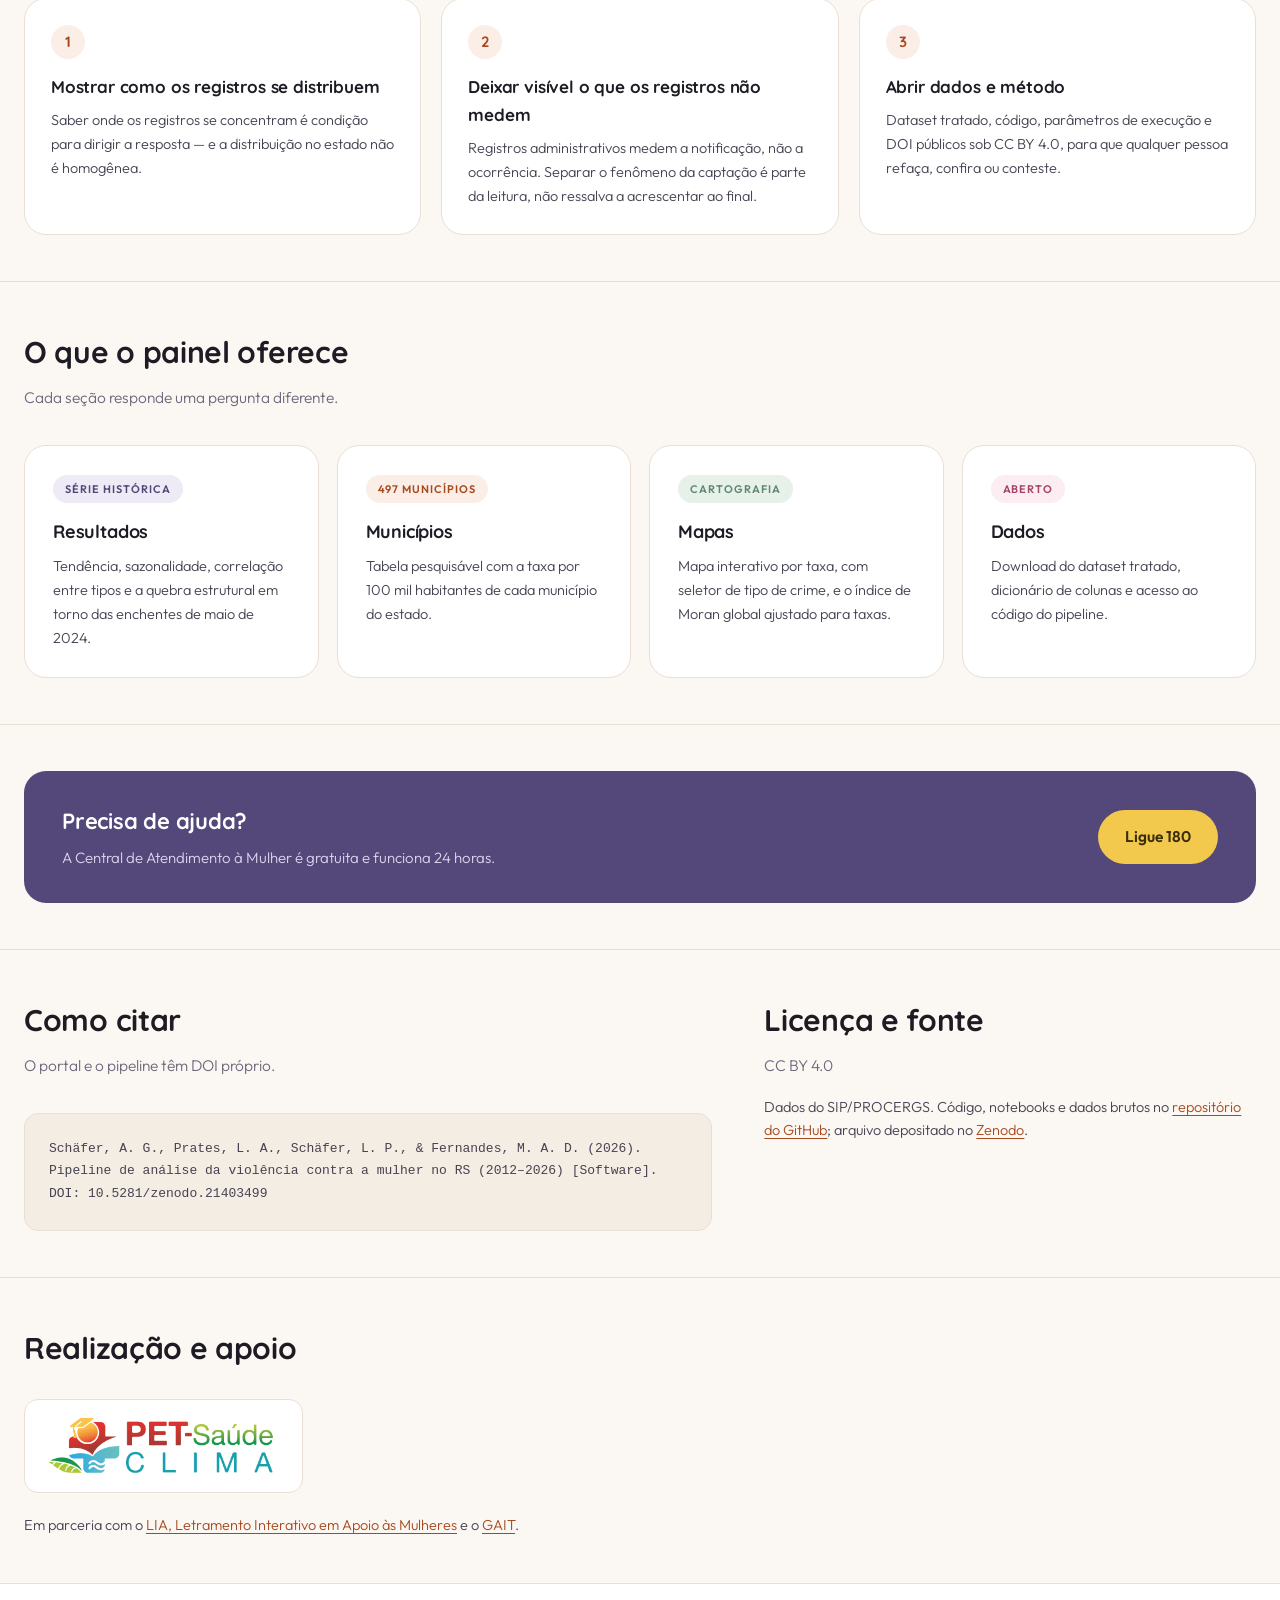
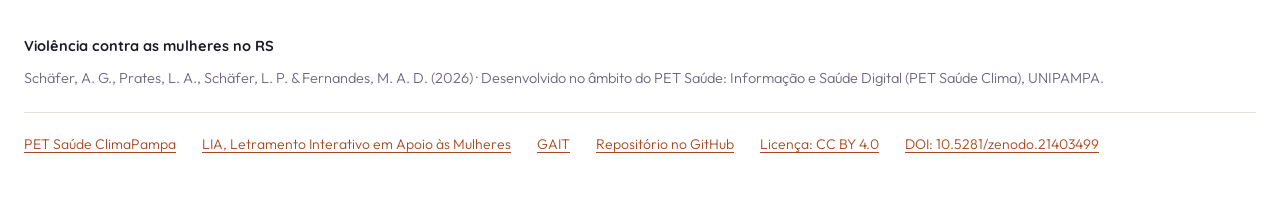
==== commit 07734687: "Acrescenta a seção de realização e apoio na v2" ====
--- a/docs/v2/index.html
+++ b/docs/v2/index.html
@@ -129,6 +129,16 @@
 
 
 
+<section class="realizacao">
+  <div class="wrap">
+    <h2>Realização e apoio</h2>
+    <div class="realizacao-logos">
+      <a class="realizacao-logo" href="https://pet-saude-climapampa.github.io/" target="_blank" rel="noopener"><img src="../assets/img/logo_petclima.png" alt="Logotipo do PET Saúde Clima" width="772" height="212"></a>
+    </div>
+    <p class="realizacao-links">Em parceria com o <a href="https://liaeduca.base44.app/" target="_blank" rel="noopener">LIA, Letramento Interativo em Apoio às Mulheres</a> e o <a href="https://alexandrogschafer.github.io/site-gait/" target="_blank" rel="noopener">GAIT</a>.</p>
+  </div>
+</section>
+
 <footer class="site">
   <div class="wrap">
     <p style="margin:0 0 8px"><strong style="color:var(--ink-primary);font-family:var(--font-display)">Violência contra as mulheres no RS</strong></p>
--- a/docs/v2/assets/site.css
+++ b/docs/v2/assets/site.css
@@ -452,3 +452,12 @@
 @media (max-width: 680px) { .numero-apoio { grid-template-columns: 1fr; gap: 14px; } .na-valor { flex-direction: row; gap: 18px; } }
 .leitura-tipo { margin-top: 10px !important; padding-top: 10px; border-top: 1px solid var(--border); color: var(--ink-primary) !important; font-weight: 400; }
 .nota-seletor { font-size: 13px; color: var(--muted); margin: 0 0 18px; max-width: 76ch; }
+
+/* realização e apoio (página inicial) */
+.realizacao h2 { margin-bottom: 26px; }
+.realizacao-logos { display: flex; flex-wrap: wrap; align-items: center; gap: 18px; }
+.realizacao-logo { display: inline-flex; align-items: center; background: #fff; border: 1px solid var(--border); border-radius: var(--radius); padding: 14px 22px; transition: border-color .15s; }
+.realizacao-logo:hover { border-color: var(--brand); }
+.realizacao-logo img { display: block; height: 64px; width: auto; max-width: 100%; }
+.realizacao-links { margin: 20px 0 0; font-size: 14.5px; color: var(--ink-secondary); }
+@media (max-width: 760px) { .realizacao-logo img { height: 48px; } }
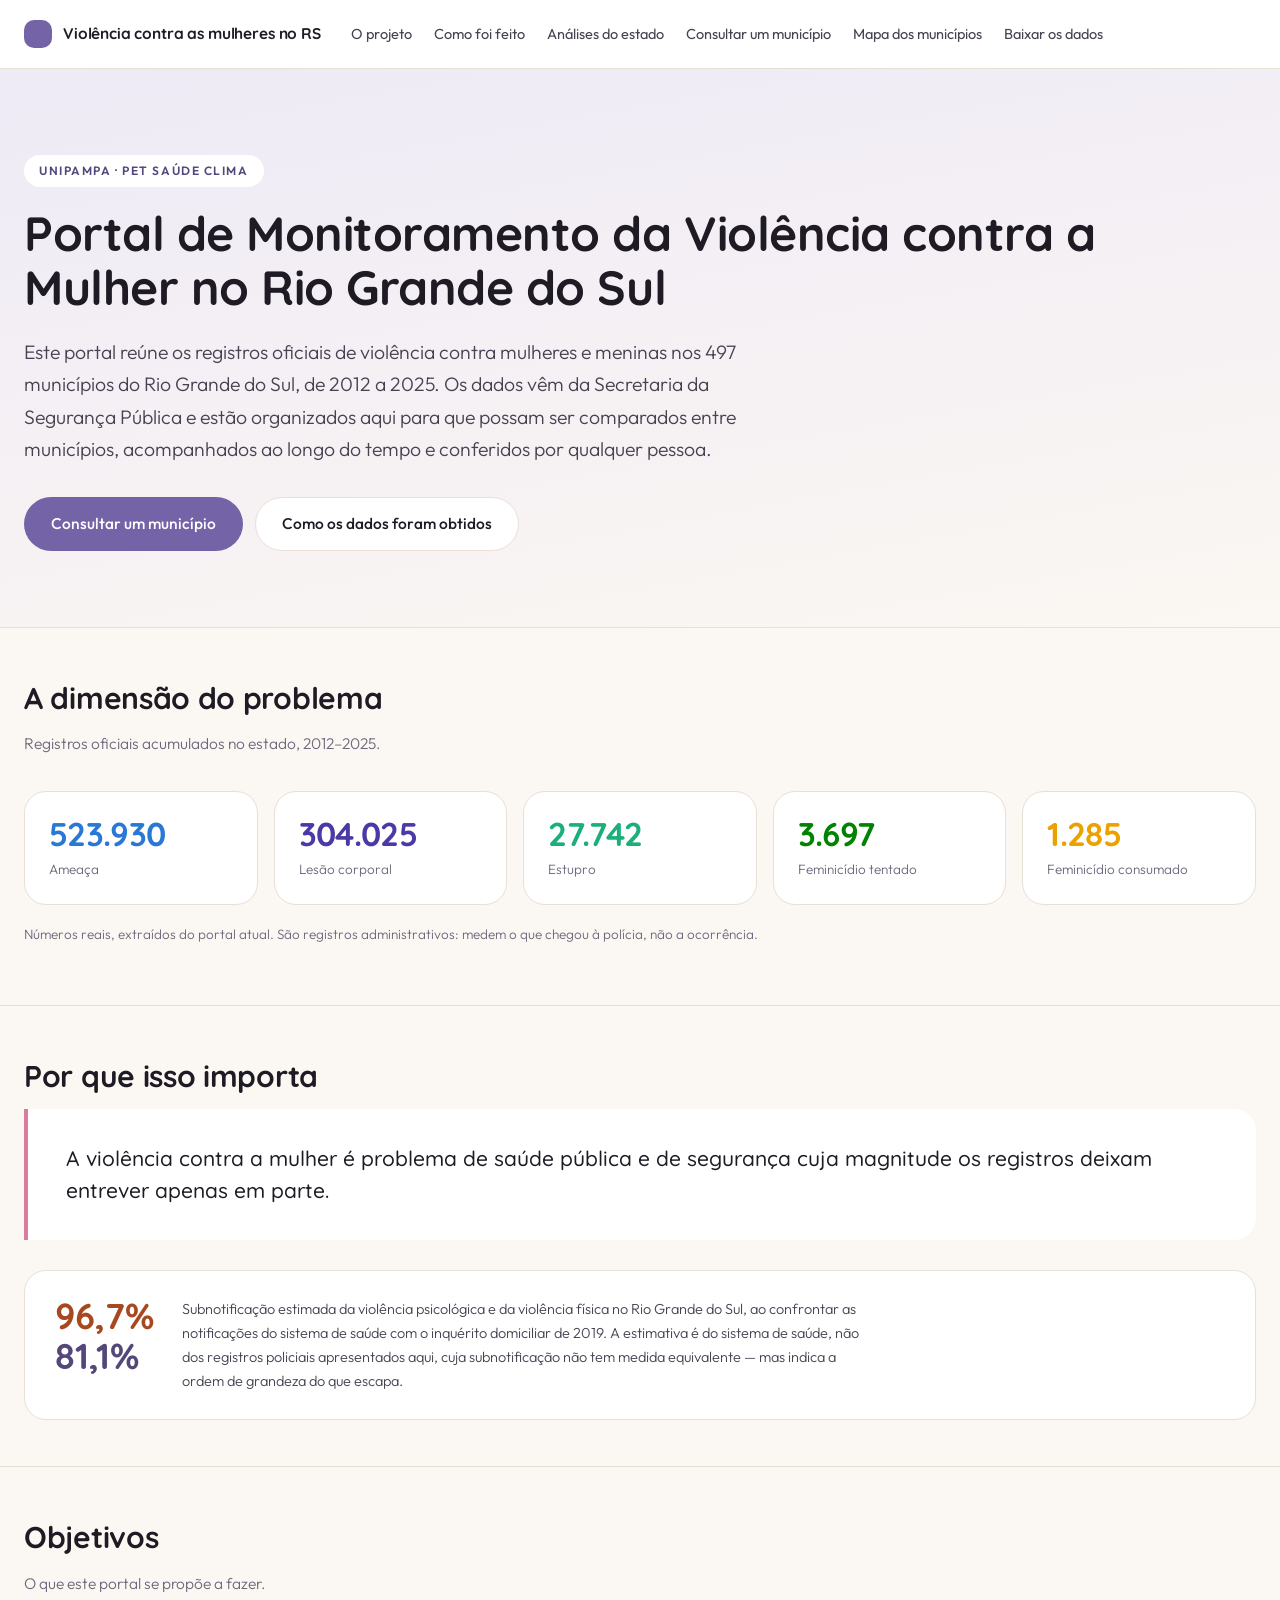
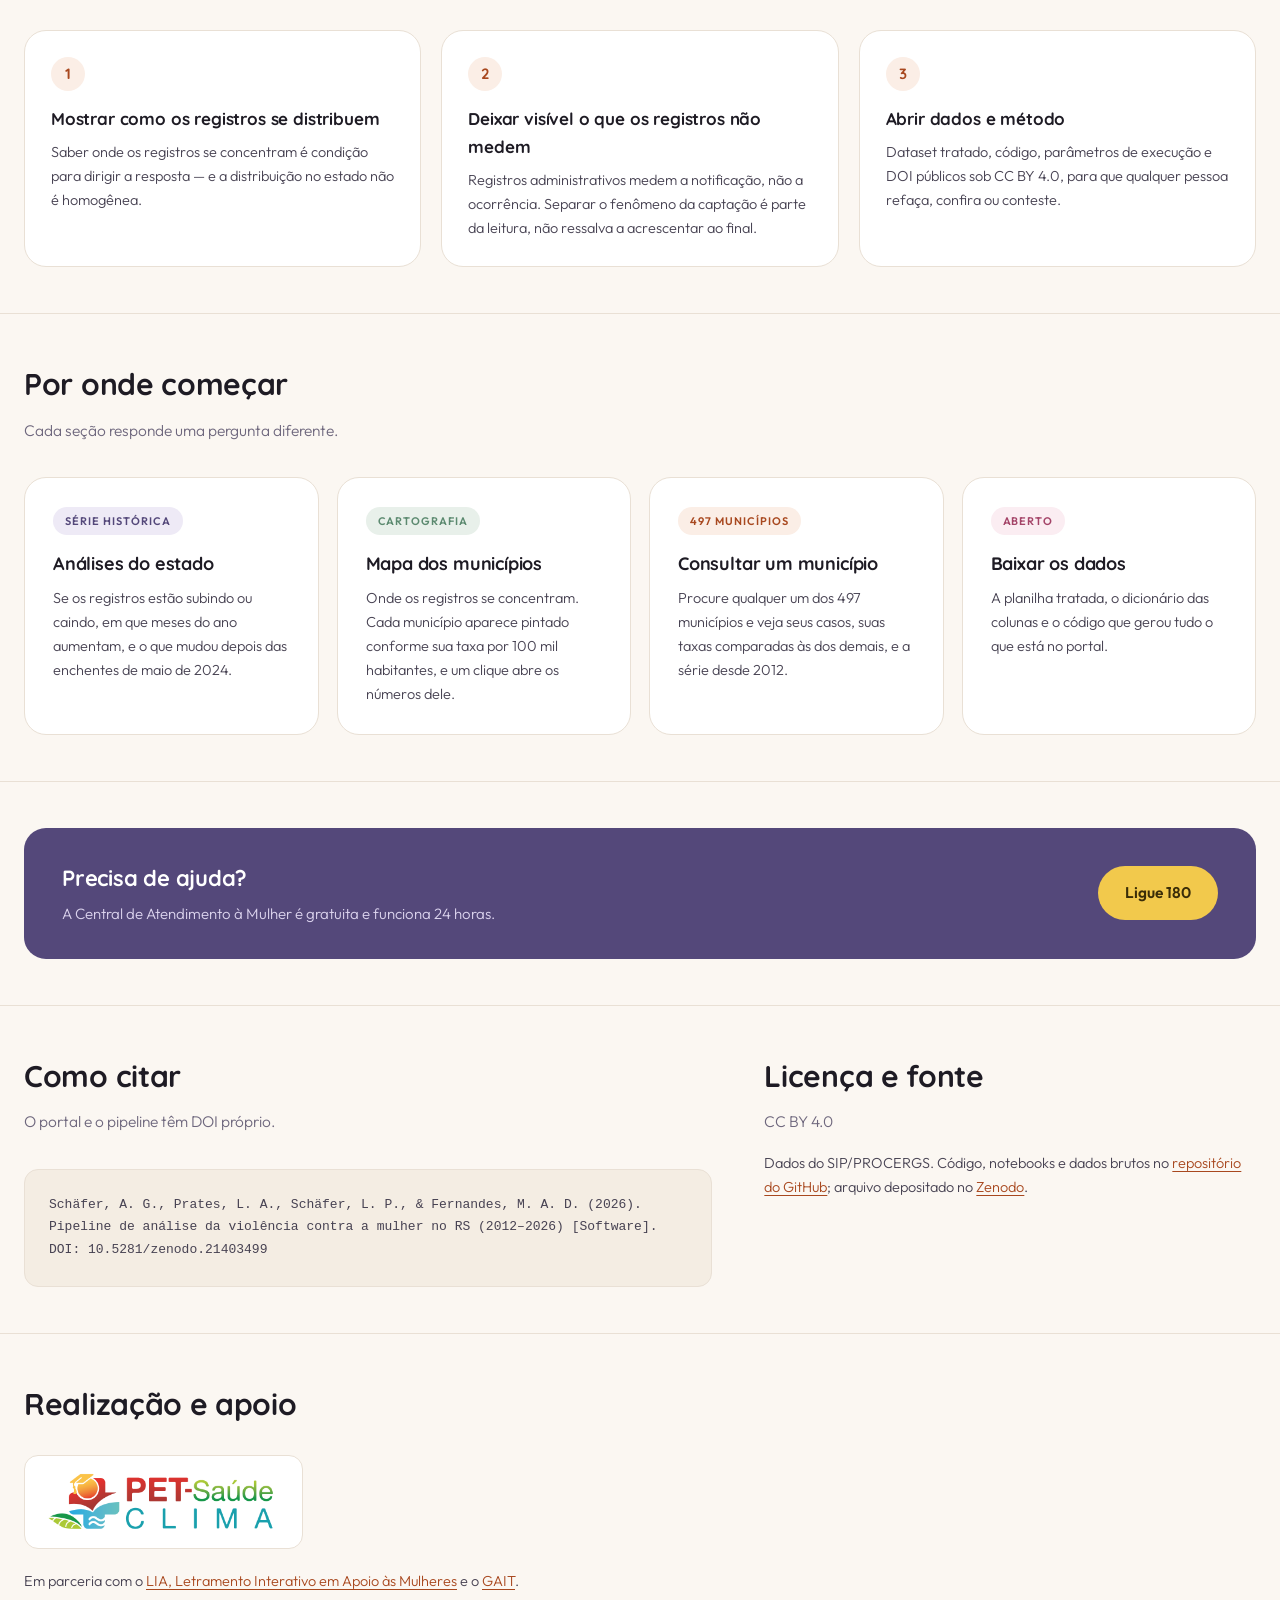
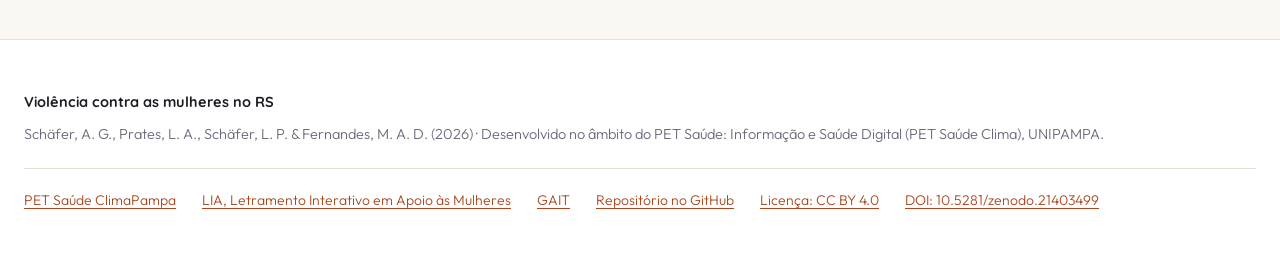
==== commit 1a9495e2: "Renomeia as abas e reescreve os textos de orientação" ====
--- a/docs/v2/index.html
+++ b/docs/v2/index.html
@@ -14,11 +14,11 @@
     <nav class="site">
       <ul>
         <li><a href="projeto.html">O projeto</a></li>
-        <li><a href="metodologia.html">Metodologia</a></li>
-        <li><a href="resultados.html">Resultados</a></li>
-        <li><a href="municipios.html">Municípios</a></li>
-        <li><a href="mapas.html">Mapas</a></li>
-        <li><a href="dados.html">Dados</a></li>
+        <li><a href="metodologia.html">Como foi feito</a></li>
+        <li><a href="resultados.html">Análises do estado</a></li>
+        <li><a href="municipios.html">Consultar um município</a></li>
+        <li><a href="mapas.html">Mapa dos municípios</a></li>
+        <li><a href="dados.html">Baixar os dados</a></li>
       </ul>
     </nav>
   </div>
@@ -31,10 +31,10 @@
   <div class="wrap">
     <span class="eyebrow">UNIPAMPA · PET Saúde Clima</span>
     <h1>Portal de Monitoramento da Violência contra a Mulher no Rio Grande do Sul</h1>
-    <p class="lede">Um painel público e um pipeline aberto de análise sobre violência contra mulheres e meninas nos 497 municípios do Rio Grande do Sul, a partir das planilhas oficiais de monitoramento do SIP/PROCERGS.</p>
+    <p class="lede">Este portal reúne os registros oficiais de violência contra mulheres e meninas nos 497 municípios do Rio Grande do Sul, de 2012 a 2025. Os dados vêm da Secretaria da Segurança Pública e estão organizados aqui para que possam ser comparados entre municípios, acompanhados ao longo do tempo e conferidos por qualquer pessoa.</p>
     <div class="cta-row">
-      <a class="btn btn-primary" href="projeto.html">Conheça o projeto</a>
-      <a class="btn btn-ghost" href="resultados.html">Ver o painel de dados</a>
+      <a class="btn btn-primary" href="municipios.html">Consultar um município</a>
+      <a class="btn btn-ghost" href="metodologia.html">Como os dados foram obtidos</a>
     </div>
   </div>
 </div>
@@ -81,13 +81,13 @@
 
 <section>
   <div class="wrap">
-    <h2>O que o painel oferece</h2>
+    <h2>Por onde começar</h2>
     <p class="sub">Cada seção responde uma pergunta diferente.</p>
     <div class="panels">
-      <a class="panel" href="resultados.html"><span class="tag t-violet">Série histórica</span><h3>Resultados</h3><p>Tendência, sazonalidade, correlação entre tipos e a quebra estrutural em torno das enchentes de maio de 2024.</p></a>
-      <a class="panel" href="municipios.html"><span class="tag t-terra">497 municípios</span><h3>Municípios</h3><p>Tabela pesquisável com a taxa por 100 mil habitantes de cada município do estado.</p></a>
-      <a class="panel" href="mapas.html"><span class="tag t-sage">Cartografia</span><h3>Mapas</h3><p>Mapa interativo por taxa, com seletor de tipo de crime, e o índice de Moran global ajustado para taxas.</p></a>
-      <a class="panel" href="dados.html"><span class="tag t-rose">Aberto</span><h3>Dados</h3><p>Download do dataset tratado, dicionário de colunas e acesso ao código do pipeline.</p></a>
+      <a class="panel" href="resultados.html"><span class="tag t-violet">Série histórica</span><h3>Análises do estado</h3><p>Se os registros estão subindo ou caindo, em que meses do ano aumentam, e o que mudou depois das enchentes de maio de 2024.</p></a>
+      <a class="panel" href="mapas.html"><span class="tag t-sage">Cartografia</span><h3>Mapa dos municípios</h3><p>Onde os registros se concentram. Cada município aparece pintado conforme sua taxa por 100 mil habitantes, e um clique abre os números dele.</p></a>
+      <a class="panel" href="municipios.html"><span class="tag t-terra">497 municípios</span><h3>Consultar um município</h3><p>Procure qualquer um dos 497 municípios e veja seus casos, suas taxas comparadas às dos demais, e a série desde 2012.</p></a>
+      <a class="panel" href="dados.html"><span class="tag t-rose">Aberto</span><h3>Baixar os dados</h3><p>A planilha tratada, o dicionário das colunas e o código que gerou tudo o que está no portal.</p></a>
     </div>
   </div>
 </section>
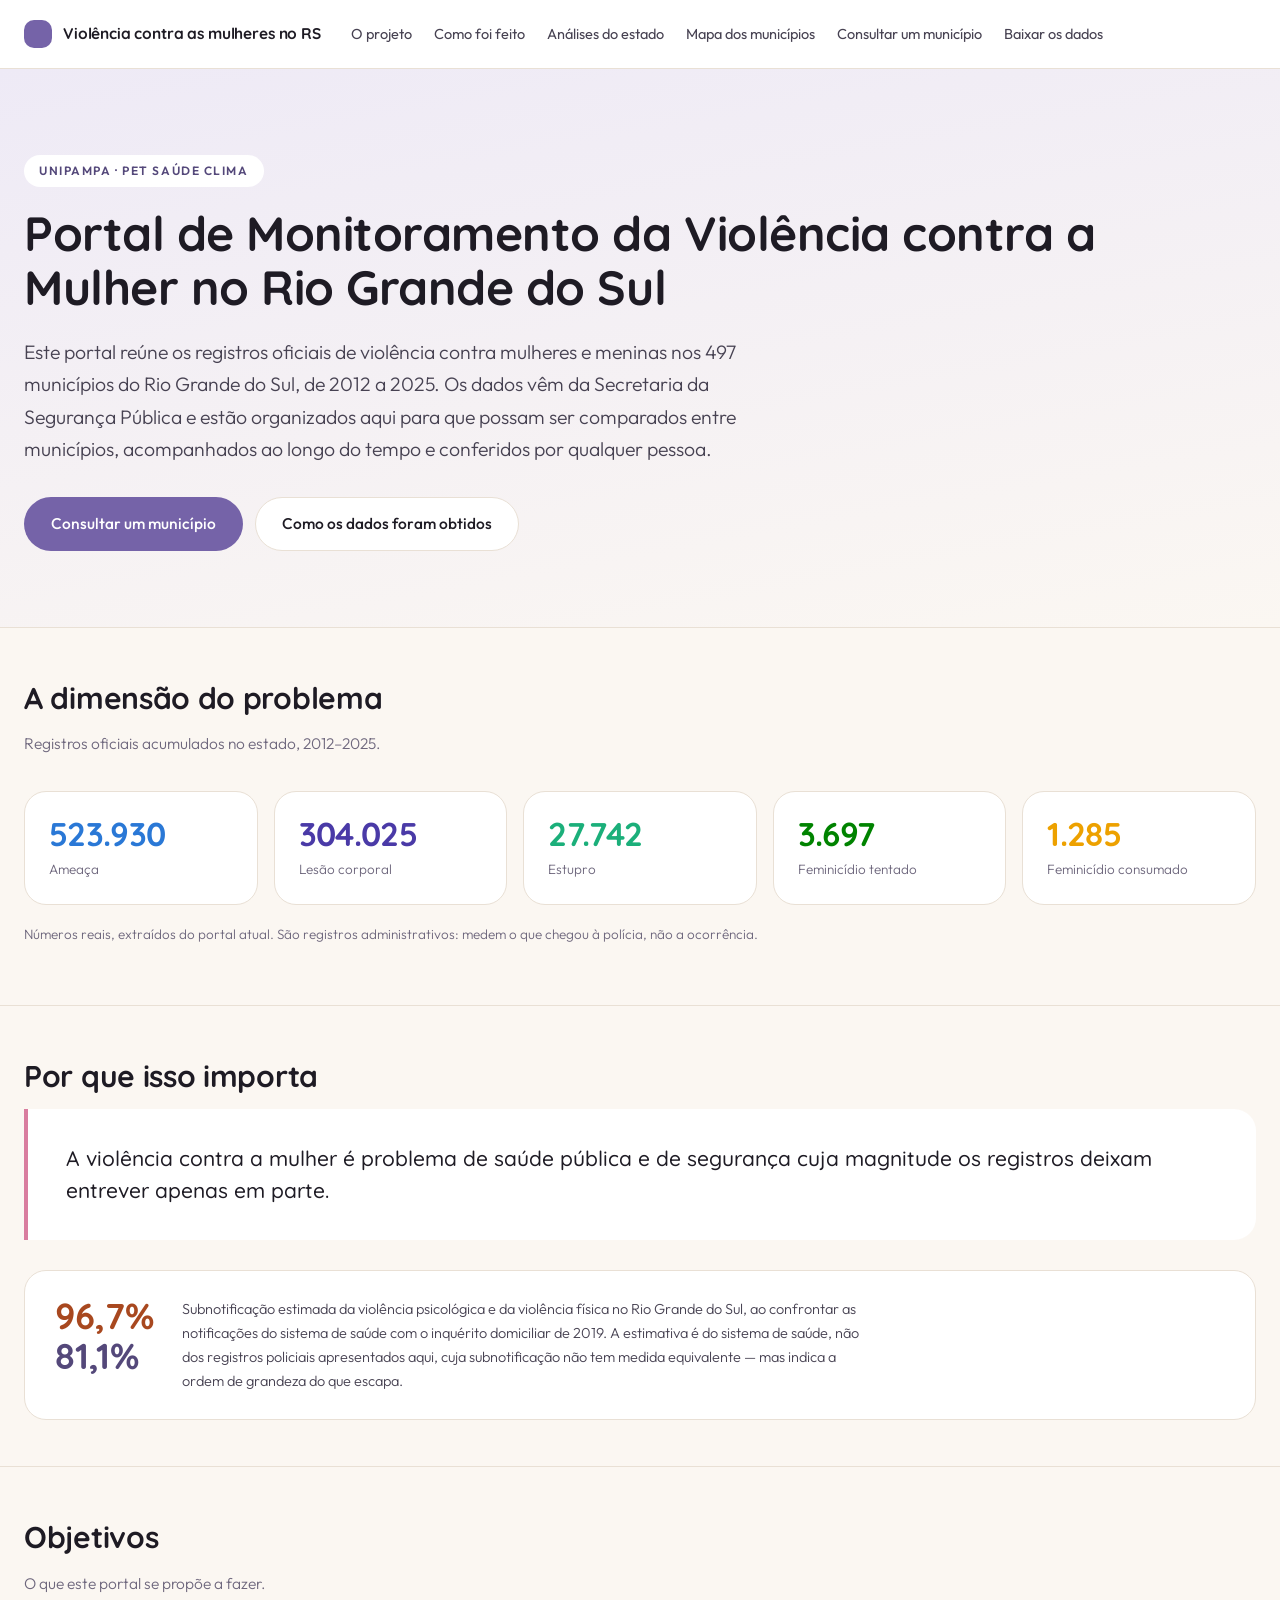
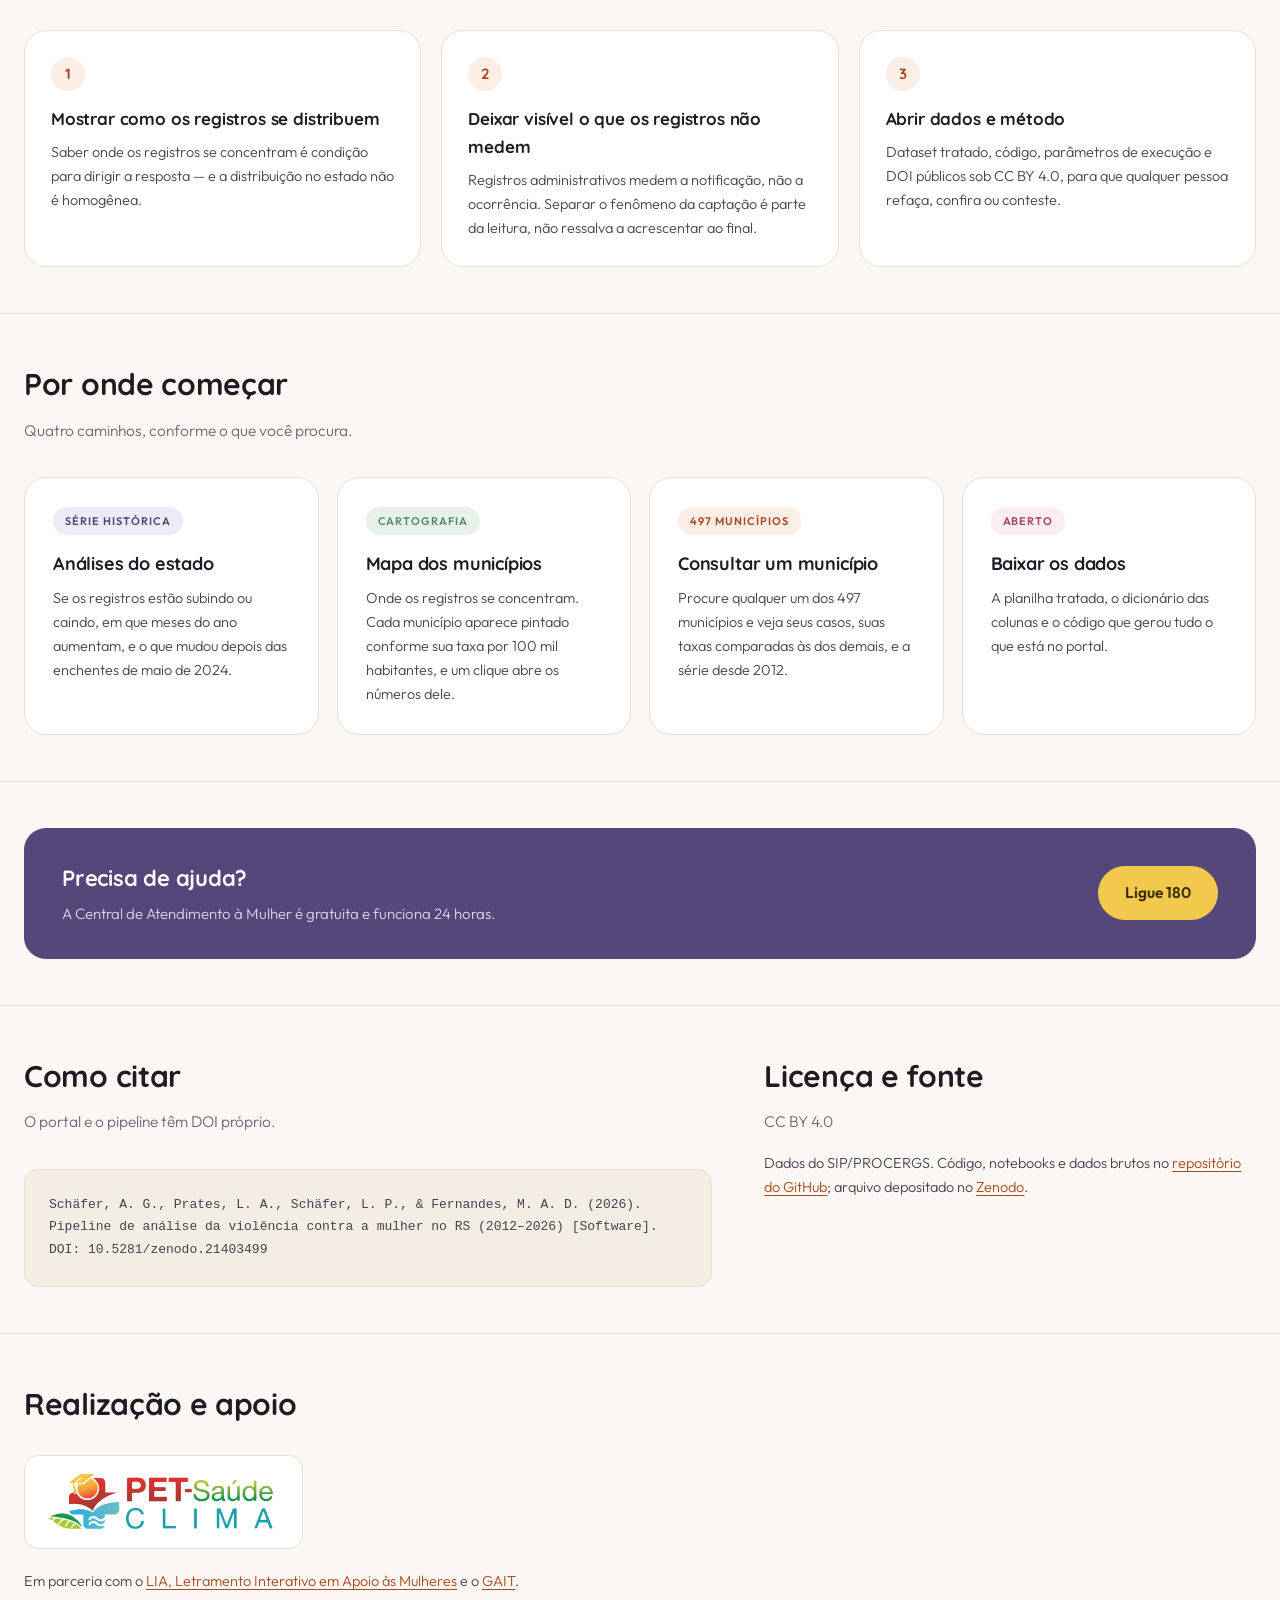
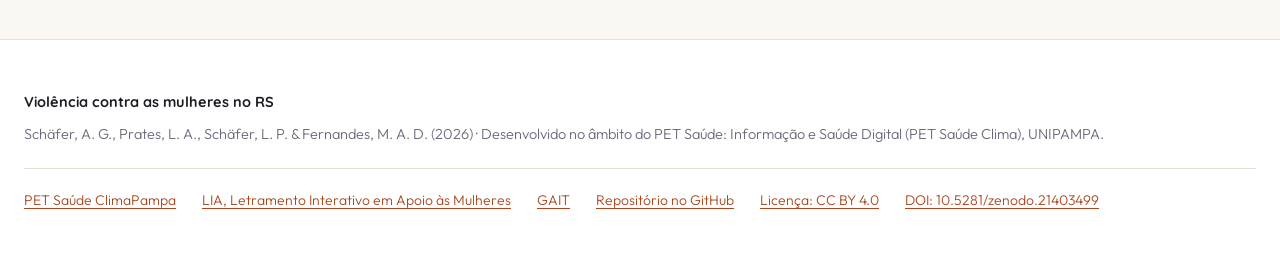
==== commit 22abc126: "Alinha títulos e ordem do menu na v2" ====
--- a/docs/v2/index.html
+++ b/docs/v2/index.html
@@ -16,8 +16,8 @@
         <li><a href="projeto.html">O projeto</a></li>
         <li><a href="metodologia.html">Como foi feito</a></li>
         <li><a href="resultados.html">Análises do estado</a></li>
+        <li><a href="mapas.html">Mapa dos municípios</a></li>
         <li><a href="municipios.html">Consultar um município</a></li>
-        <li><a href="mapas.html">Mapa dos municípios</a></li>
         <li><a href="dados.html">Baixar os dados</a></li>
       </ul>
     </nav>
@@ -82,7 +82,7 @@
 <section>
   <div class="wrap">
     <h2>Por onde começar</h2>
-    <p class="sub">Cada seção responde uma pergunta diferente.</p>
+    <p class="sub">Quatro caminhos, conforme o que você procura.</p>
     <div class="panels">
       <a class="panel" href="resultados.html"><span class="tag t-violet">Série histórica</span><h3>Análises do estado</h3><p>Se os registros estão subindo ou caindo, em que meses do ano aumentam, e o que mudou depois das enchentes de maio de 2024.</p></a>
       <a class="panel" href="mapas.html"><span class="tag t-sage">Cartografia</span><h3>Mapa dos municípios</h3><p>Onde os registros se concentram. Cada município aparece pintado conforme sua taxa por 100 mil habitantes, e um clique abre os números dele.</p></a>
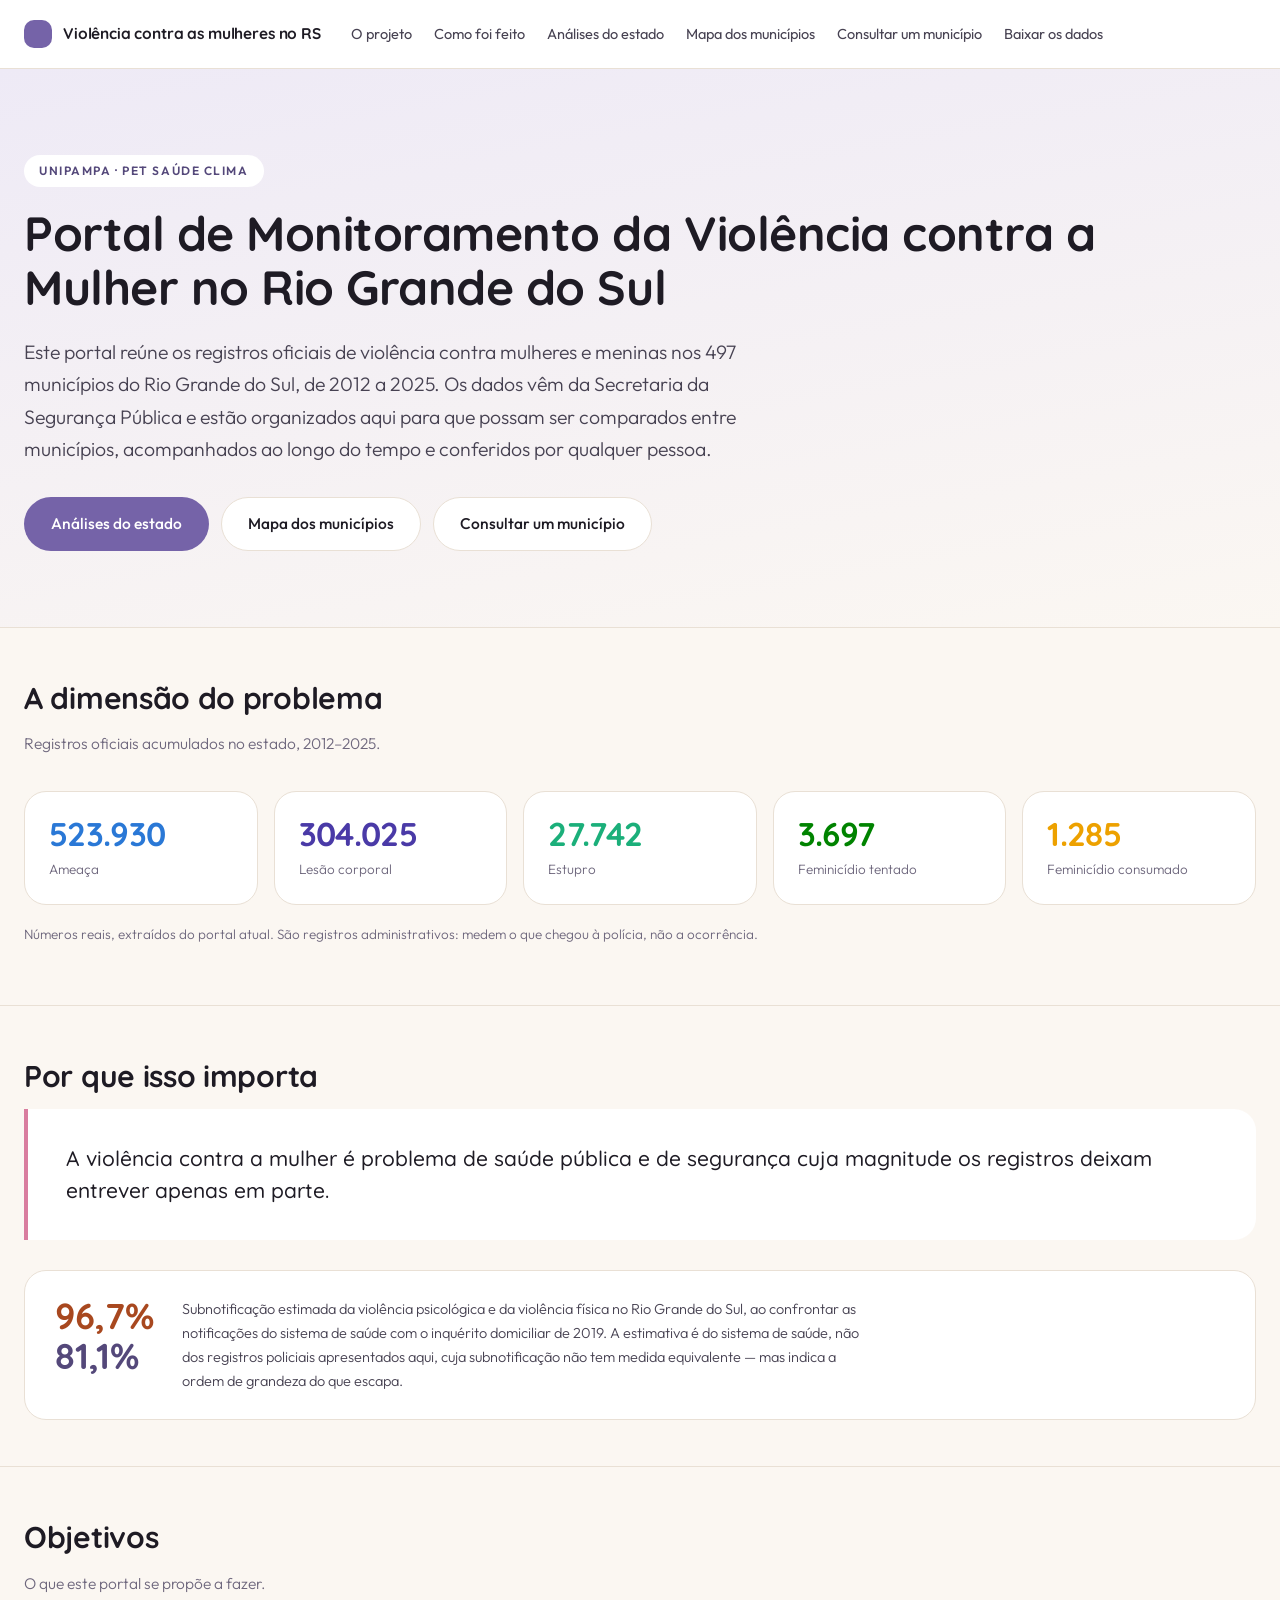
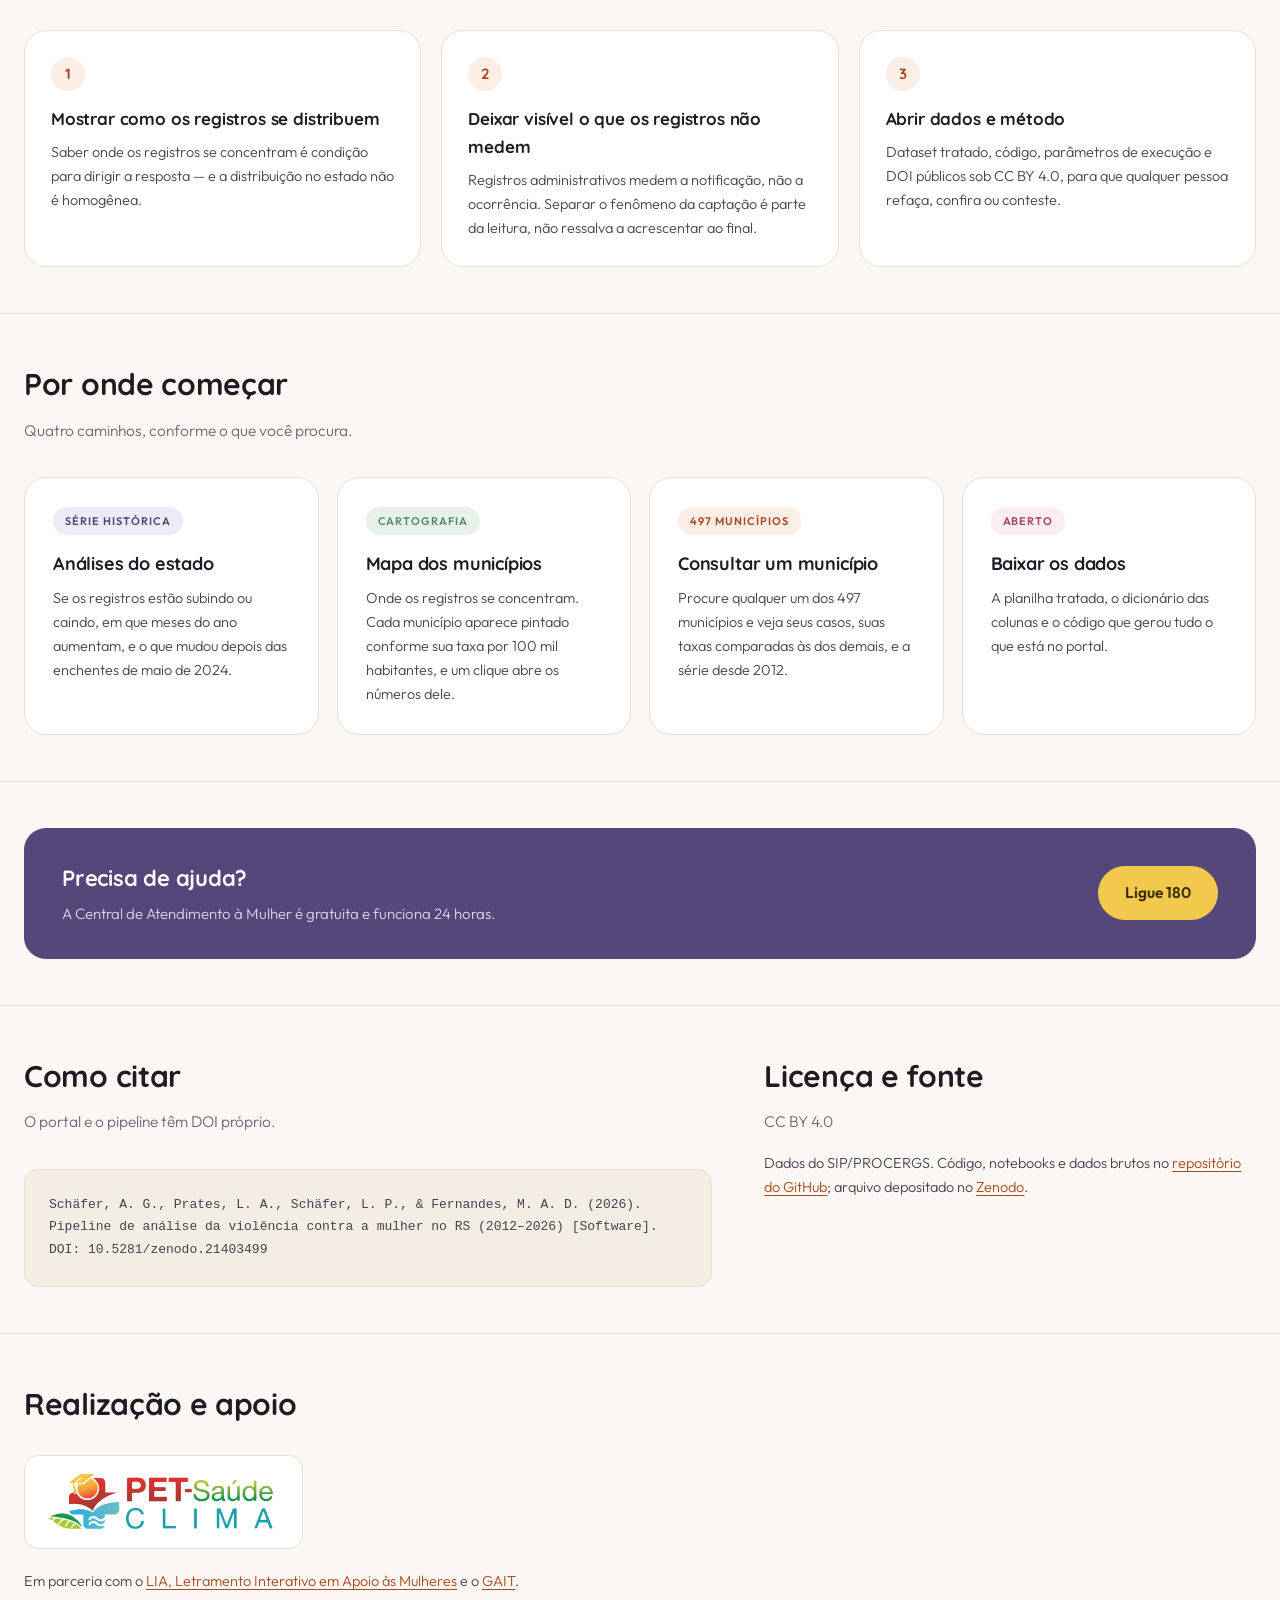
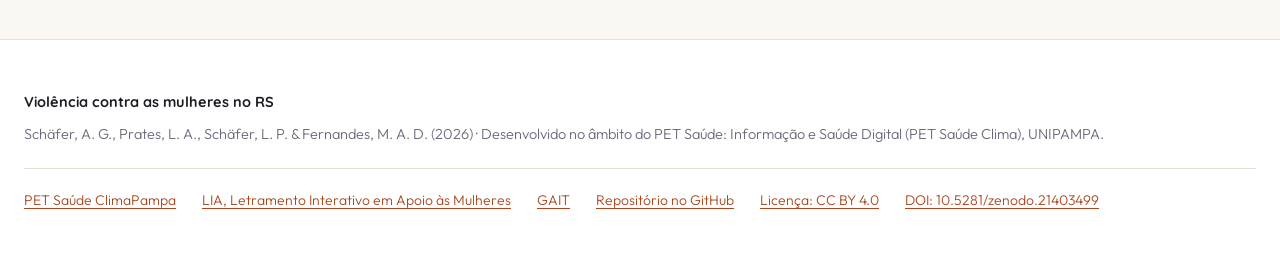
==== commit 8863be39: "Troca os botões do hero pelos três caminhos principais" ====
--- a/docs/v2/index.html
+++ b/docs/v2/index.html
@@ -33,8 +33,9 @@
     <h1>Portal de Monitoramento da Violência contra a Mulher no Rio Grande do Sul</h1>
     <p class="lede">Este portal reúne os registros oficiais de violência contra mulheres e meninas nos 497 municípios do Rio Grande do Sul, de 2012 a 2025. Os dados vêm da Secretaria da Segurança Pública e estão organizados aqui para que possam ser comparados entre municípios, acompanhados ao longo do tempo e conferidos por qualquer pessoa.</p>
     <div class="cta-row">
-      <a class="btn btn-primary" href="municipios.html">Consultar um município</a>
-      <a class="btn btn-ghost" href="metodologia.html">Como os dados foram obtidos</a>
+      <a class="btn btn-primary" href="resultados.html">Análises do estado</a>
+      <a class="btn btn-ghost" href="mapas.html">Mapa dos municípios</a>
+      <a class="btn btn-ghost" href="municipios.html">Consultar um município</a>
     </div>
   </div>
 </div>
